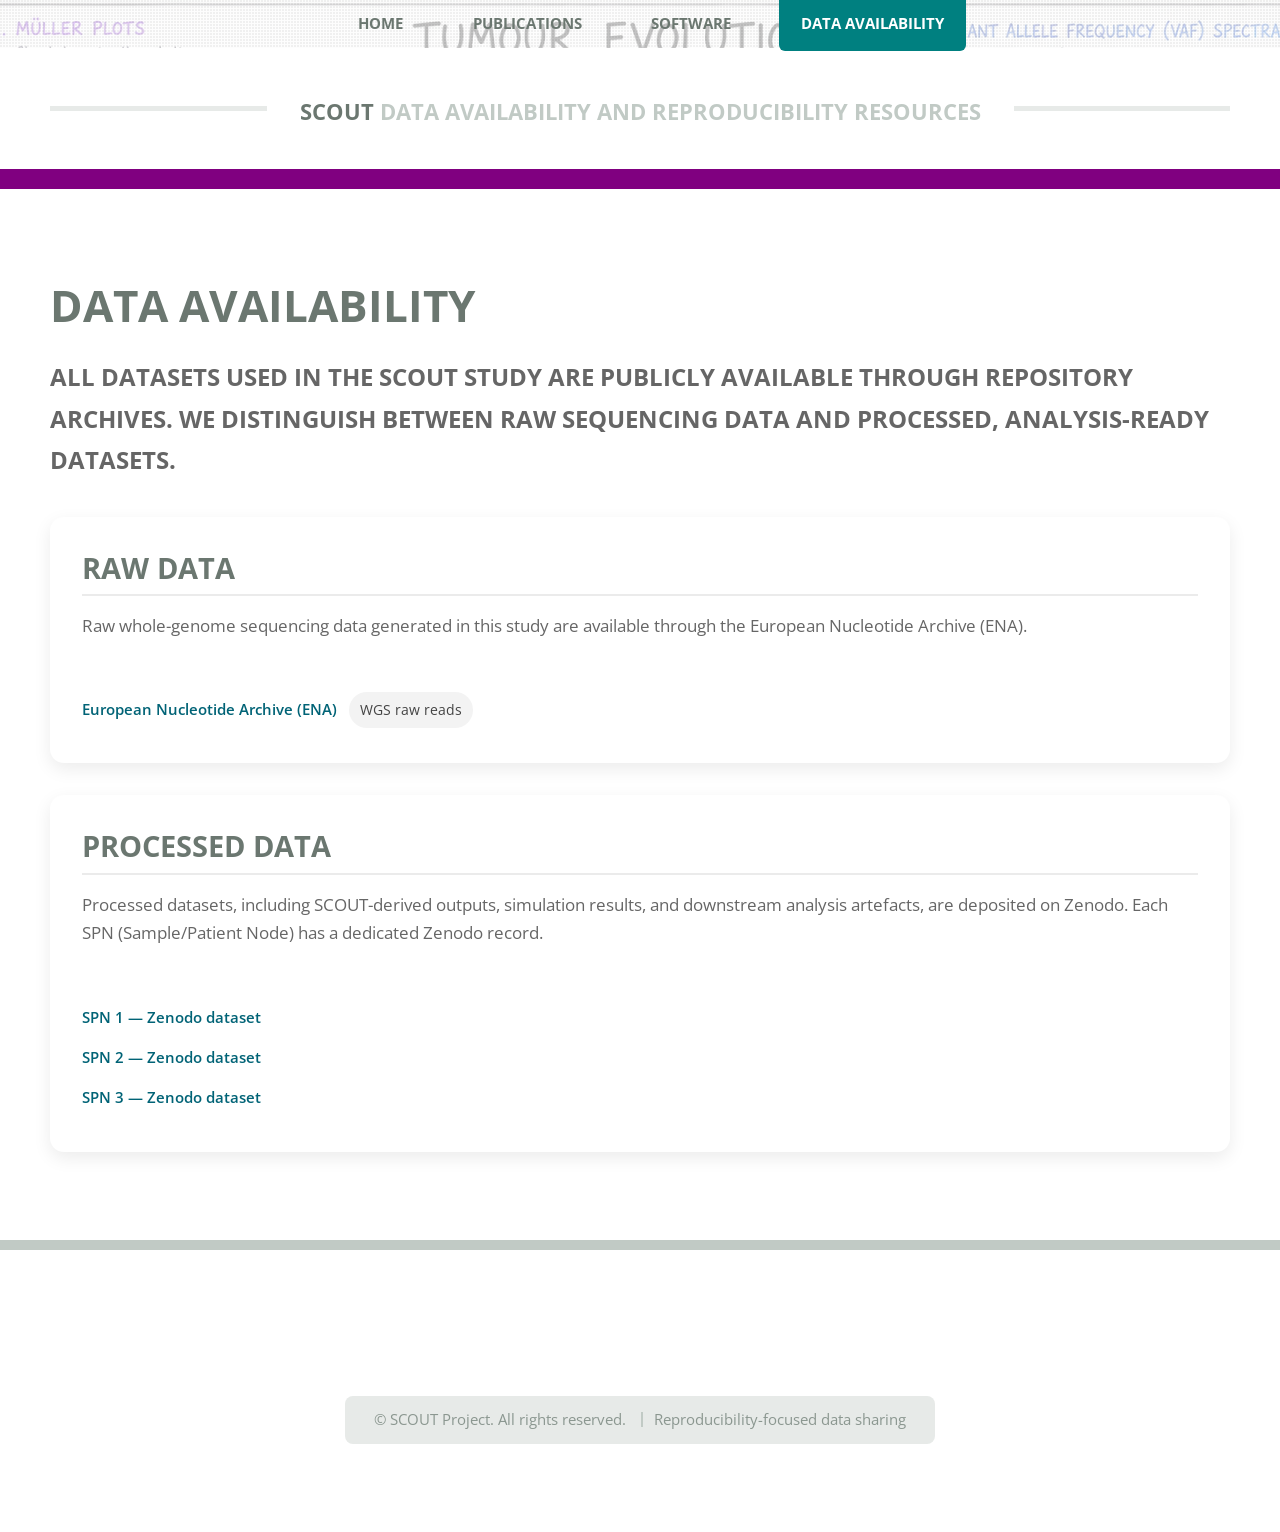
==== data-avail-fancy.html @ 6d4548c3 "big refactoring" ====
<!DOCTYPE HTML>
<html lang="en">
<head>
	<title>Data Availability | SCOUT</title>
	<meta charset="utf-8" />
	<meta name="viewport" content="width=device-width, initial-scale=1, user-scalable=no" />
	<link rel="stylesheet" href="assets/css/main.css" />

	<style>
		.content-card {
			background: #ffffff;
			border-radius: 14px;
			padding: 2rem;
			margin-bottom: 2rem;
			box-shadow: 0 6px 18px rgba(0,0,0,0.08);
		}

		.section-title {
			font-size: 1.8rem;
			margin-bottom: 1rem;
			border-bottom: 2px solid rgba(0,0,0,0.08);
			padding-bottom: 0.5rem;
		}

		.subtext {
			color: #666;
			line-height: 1.7;
			font-size: 1.05rem;
		}

		.link-list a {
			display: inline-block;
			margin: 0.4rem 0;
			font-weight: 600;
			text-decoration: none;
			border-bottom: 2px solid transparent;
			transition: 0.2s ease;
		}

		.link-list a:hover {
			border-color: currentColor;
		}

		.badge {
			display: inline-block;
			background: #f3f3f3;
			padding: 0.3rem 0.7rem;
			border-radius: 999px;
			font-size: 0.85rem;
			margin-left: 0.5rem;
			color: #444;
		}
	</style>
</head>

<body class="is-preload">

<div id="page-wrapper">

	<!-- Header -->
	<header id="header">
		<div class="logo container">
			<div>
				<h1><a href="index.html" id="logo">SCOUT</a></h1>
				<p>Data availability and reproducibility resources</p>
			</div>
		</div>
	</header>

	<!-- Nav -->
	<nav id="nav">
		<ul>
			<li><a href="index.html">Home</a></li>
			<li><a href="publications.html">Publications</a></li>
			<li><a href="softwares.html">Software</a></li>
			<li class="current"><a href="data-avail-fancy.html">Data Availability</a></li>
		</ul>
	</nav>

	<!-- Main -->
	<section id="main">
		<div class="container">

			<article class="box page-content">

				<header>
					<h2>Data Availability</h2>
					<p class="subtext">
						All datasets used in the SCOUT study are publicly available through
						repository archives. We distinguish between raw sequencing data and
						processed, analysis-ready datasets.
					</p>
				</header>

				<!-- Raw Data -->
				<section class="content-card">
					<h3 class="section-title">Raw Data</h3>

					<p class="subtext">
						Raw whole-genome sequencing data generated in this study are available
						through the European Nucleotide Archive (ENA).
					</p>

					<div class="link-list">
						<a href="https://www.ebi.ac.uk/ena" target="_blank" rel="noopener noreferrer">
							European Nucleotide Archive (ENA)
						</a>
						<span class="badge">WGS raw reads</span>
					</div>
				</section>

				<!-- Processed Data -->
				<section class="content-card">
					<h3 class="section-title">Processed Data</h3>

					<p class="subtext">
						Processed datasets, including SCOUT-derived outputs, simulation results,
						and downstream analysis artefacts, are deposited on Zenodo.
						Each SPN (Sample/Patient Node) has a dedicated Zenodo record.
					</p>

					<div class="link-list">

						<a href="https://zenodo.org/record/XXXXXX" target="_blank" rel="noopener noreferrer">
							SPN 1 — Zenodo dataset
						</a><br>

						<a href="https://zenodo.org/record/YYYYYY" target="_blank" rel="noopener noreferrer">
							SPN 2 — Zenodo dataset
						</a><br>

						<a href="https://zenodo.org/record/ZZZZZZ" target="_blank" rel="noopener noreferrer">
							SPN 3 — Zenodo dataset
						</a>

					</div>
				</section>

			</article>

		</div>
	</section>

	<!-- Footer -->
	<footer id="footer">
		<div class="container">
			<div id="copyright">
				<ul class="menu">
					<li>&copy; SCOUT Project. All rights reserved.</li>
					<li>Reproducibility-focused data sharing</li>
				</ul>
			</div>
		</div>
	</footer>

</div>

<!-- Scripts -->
<script src="assets/js/jquery.min.js"></script>
<script src="assets/js/jquery.dropotron.min.js"></script>
<script src="assets/js/jquery.scrolly.min.js"></script>
<script src="assets/js/browser.min.js"></script>
<script src="assets/js/breakpoints.min.js"></script>
<script src="assets/js/util.js"></script>
<script src="assets/js/main.js"></script>

</body>
</html>
---- assets/css/main.css ----
@import url("fontawesome-all.min.css");
@import url("https://fonts.googleapis.com/css?family=Open+Sans:400,400italic,700,700italic|Open+Sans+Condensed:700");

/*
	TXT by HTML5 UP
	html5up.net | @ajlkn
	Free for personal and commercial use under the CCA 3.0 license (html5up.net/license)
*/

html, body, div, span, applet, object,
iframe, h1, h2, h3, h4, h5, h6, p, blockquote,
pre, a, abbr, acronym, address, big, cite,
code, del, dfn, em, img, ins, kbd, q, s, samp,
small, strike, strong, sub, sup, tt, var, b,
u, i, center, dl, dt, dd, ol, ul, li, fieldset,
form, label, legend, table, caption, tbody,
tfoot, thead, tr, th, td, article, aside,
canvas, details, embed, figure, figcaption,
footer, header, hgroup, menu, nav, output, ruby,
section, summary, time, mark, audio, video {
	margin: 0;
	padding: 0;
	border: 0;
	font-size: 100%;
	font: inherit;
	vertical-align: baseline;}

article, aside, details, figcaption, figure,
footer, header, hgroup, menu, nav, section {
	display: block;}

body {
	line-height: 1;
}

ol, ul {
	list-style: none;
}

blockquote, q {
	quotes: none;
}

	blockquote:before, blockquote:after, q:before, q:after {
		content: '';
		content: none;
	}

table {
	border-collapse: collapse;
	border-spacing: 0;
}

body {
	-webkit-text-size-adjust: none;
}

mark {
	background-color: transparent;
	color: inherit;
}

input::-moz-focus-inner {
	border: 0;
	padding: 0;
}

input, select, textarea {
	-moz-appearance: none;
	-webkit-appearance: none;
	-ms-appearance: none;
	appearance: none;
}

/* Basic */

	html {
		box-sizing: border-box;
	}

	*, *:before, *:after {
		box-sizing: inherit;
	}
	body {
		margin: 0;
		min-height: 100vh;

		/* background image */
		background-image:
			linear-gradient(rgba(255,255,255,0.4), rgba(255,255,255,0.4)),
			url("images/background_image.png");

		background-size: cover;
		background-position: center;
		background-repeat: no-repeat;
		background-attachment: fixed;
	}

		body.is-preload *, body.is-preload *:before, body.is-preload *:after {
			-moz-animation: none !important;
			-webkit-animation: none !important;
			-ms-animation: none !important;
			animation: none !important;
			-moz-transition: none !important;
			-webkit-transition: none !important;
			-ms-transition: none !important;
			transition: none !important;
		}

	body, input, textarea, select {
		font-family: 'Open Sans', sans-serif;
		font-weight: 400;
		color: #6b7770;
		font-size: 13pt;
		line-height: 2em;
	}

	h1, h2, h3, h4, h5, h6 {
		font-family: 'Open Sans Condensed', sans-serif;
		font-weight: 700;
		text-transform: uppercase;
		color: #6b7770;
		margin: 0 0 0.5em 0;
		line-height: 1.3;
	}

	h1 a, h2 a, h3 a, h4 a, h5 a, h6 a {
		text-decoration: none;
		color: inherit;
	}

	h2 {
		font-size: 1.65em;
	}

		h2.major {
			position: relative;
			border-top: solid 5px #e7eae8;
			font-size: 1.65em;
			text-align: center;
			margin: 0 0 3em 0;
			top: 0.775em;
		}

			h2.major span {
				background: #fff;
				position: relative;
				display: inline-block;
				top: -0.775em;
				padding: 0 1.25em 0 1.25em;
			}

	h3, h4 {
		font-size: 1.25em;
	}

	a {
		color: #006376;
		text-decoration: underline;
	}

		a:hover {
			text-decoration: none;
		}

	b, strong {
		font-weight: 700;
		color: #6b7770;
	}

	i, em {
		font-style: italic;
	}

	br.clear {
		clear: both;
	}

	sub {
		position: relative;
		top: 0.5em;
		font-size: 0.8em;
	}

	sup {
		position: relative;
		top: -0.5em;
		font-size: 0.8em;
	}

	hr {
		border: 0;
		border-top: solid 2px #E7EAE8;
		margin: 0 0 3em 0;
	}

	blockquote {
		border-left: solid 5px #E7EAE8;
		padding: 1em 0 1em 1.5em;
		font-style: italic;
	}

	p, ul, ol, dl, table {
		margin-bottom: 3em;
	}

/* Section/Article */

	section, article {
		margin-bottom: 6em;
	}

		section > :last-child, section:last-child, article > :last-child, article:last-child {
			margin-bottom: 0;
		}

	header > p {
		display: block;
		font-family: 'Open Sans Condensed', sans-serif;
		font-weight: 700;
		text-transform: uppercase;
		color: #c1cac5;
	}

/* Container */

	.container {
		margin: 0 auto;
		max-width: 100%;
		width: 64em;
	}

		@media screen and (max-width: 1680px) {

			.container {
				width: 75em;
			}

		}

		@media screen and (max-width: 1280px) {

			.container {
				width: calc(100% - 100px);
			}

		}

		@media screen and (max-width: 980px) {

			.container {
				width: calc(100% - 100px);
			}

		}

		@media screen and (max-width: 736px) {

			.container {
				width: calc(100% - 40px);
			}

		}

		@media screen and (max-width: 360px) {

			.container {
				width: calc(100% - 30px);
			}

		}

/* Row */

	.row {
		display: flex;
		flex-wrap: wrap;
		box-sizing: border-box;
		align-items: stretch;
	}

		.row > * {
			box-sizing: border-box;
		}

		.row.gtr-uniform > * > :last-child {
			margin-bottom: 0;
		}

		.row.aln-left {
			justify-content: flex-start;
		}

		.row.aln-center {
			justify-content: center;
		}

		.row.aln-right {
			justify-content: flex-end;
		}

		.row.aln-top {
			align-items: flex-start;
		}

		.row.aln-middle {
			align-items: center;
		}

		.row.aln-bottom {
			align-items: flex-end;
		}

		.row > .imp {
			order: -1;
		}

		.row > .col-1 {
			width: 8.33333%;
		}

		.row > .off-1 {
			margin-left: 8.33333%;
		}

		.row > .col-2 {
			width: 16.66667%;
		}

		.row > .off-2 {
			margin-left: 16.66667%;
		}

		.row > .col-3 {
			width: 25%;
		}

		.row > .off-3 {
			margin-left: 25%;
		}

		.row > .col-4 {
			width: 33.33333%;
		}

		.row > .off-4 {
			margin-left: 33.33333%;
		}

		.row > .col-5 {
			width: 41.66667%;
		}

		.row > .off-5 {
			margin-left: 41.66667%;
		}

		.row > .col-6 {
			width: 50%;
		}

		.row > .off-6 {
			margin-left: 50%;
		}

		.row > .col-7 {
			width: 58.33333%;
		}

		.row > .off-7 {
			margin-left: 58.33333%;
		}

		.row > .col-8 {
			width: 66.66667%;
		}

		.row > .off-8 {
			margin-left: 66.66667%;
		}

		.row > .col-9 {
			width: 75%;
		}

		.row > .off-9 {
			margin-left: 75%;
		}

		.row > .col-10 {
			width: 83.33333%;
		}

		.row > .off-10 {
			margin-left: 83.33333%;
		}

		.row > .col-11 {
			width: 91.66667%;
		}

		.row > .off-11 {
			margin-left: 91.66667%;
		}

		.row > .col-12 {
			width: 100%;
		}

		.row > .off-12 {
			margin-left: 100%;
		}

		.row.gtr-0 {
			margin-top: 0px;
			margin-left: 0px;
		}

			.row.gtr-0 > * {
				padding: 0px 0 0 0px;
			}

			.row.gtr-0.gtr-uniform {
				margin-top: 0px;
			}

				.row.gtr-0.gtr-uniform > * {
					padding-top: 0px;
				}

		.row.gtr-25 {
			margin-top: -12.5px;
			margin-left: -12.5px;
		}

			.row.gtr-25 > * {
				padding: 12.5px 0 0 12.5px;
			}

			.row.gtr-25.gtr-uniform {
				margin-top: -12.5px;
			}

				.row.gtr-25.gtr-uniform > * {
					padding-top: 12.5px;
				}

		.row.gtr-50 {
			margin-top: -25px;
			margin-left: -25px;
		}

			.row.gtr-50 > * {
				padding: 25px 0 0 25px;
			}

			.row.gtr-50.gtr-uniform {
				margin-top: -25px;
			}

				.row.gtr-50.gtr-uniform > * {
					padding-top: 25px;
				}

		.row {
			margin-top: -50px;
			margin-left: -50px;
		}

			.row > * {
				padding: 50px 0 0 50px;
			}

			.row.gtr-uniform {
				margin-top: -50px;
			}

				.row.gtr-uniform > * {
					padding-top: 50px;
				}

		.row.gtr-150 {
			margin-top: -75px;
			margin-left: -75px;
		}

			.row.gtr-150 > * {
				padding: 75px 0 0 75px;
			}

			.row.gtr-150.gtr-uniform {
				margin-top: -75px;
			}

				.row.gtr-150.gtr-uniform > * {
					padding-top: 75px;
				}

		.row.gtr-200 {
			margin-top: -100px;
			margin-left: -100px;
		}

			.row.gtr-200 > * {
				padding: 100px 0 0 100px;
			}

			.row.gtr-200.gtr-uniform {
				margin-top: -100px;
			}

				.row.gtr-200.gtr-uniform > * {
					padding-top: 100px;
				}

		@media screen and (max-width: 1680px) {

			.row {
				display: flex;
				flex-wrap: wrap;
				box-sizing: border-box;
				align-items: stretch;
			}

				.row > * {
					box-sizing: border-box;
				}

				.row.gtr-uniform > * > :last-child {
					margin-bottom: 0;
				}

				.row.aln-left {
					justify-content: flex-start;
				}

				.row.aln-center {
					justify-content: center;
				}

				.row.aln-right {
					justify-content: flex-end;
				}

				.row.aln-top {
					align-items: flex-start;
				}

				.row.aln-middle {
					align-items: center;
				}

				.row.aln-bottom {
					align-items: flex-end;
				}

				.row > .imp-xlarge {
					order: -1;
				}

				.row > .col-1-xlarge {
					width: 8.33333%;
				}

				.row > .off-1-xlarge {
					margin-left: 8.33333%;
				}

				.row > .col-2-xlarge {
					width: 16.66667%;
				}

				.row > .off-2-xlarge {
					margin-left: 16.66667%;
				}

				.row > .col-3-xlarge {
					width: 25%;
				}

				.row > .off-3-xlarge {
					margin-left: 25%;
				}

				.row > .col-4-xlarge {
					width: 33.33333%;
				}

				.row > .off-4-xlarge {
					margin-left: 33.33333%;
				}

				.row > .col-5-xlarge {
					width: 41.66667%;
				}

				.row > .off-5-xlarge {
					margin-left: 41.66667%;
				}

				.row > .col-6-xlarge {
					width: 50%;
				}

				.row > .off-6-xlarge {
					margin-left: 50%;
				}

				.row > .col-7-xlarge {
					width: 58.33333%;
				}

				.row > .off-7-xlarge {
					margin-left: 58.33333%;
				}

				.row > .col-8-xlarge {
					width: 66.66667%;
				}

				.row > .off-8-xlarge {
					margin-left: 66.66667%;
				}

				.row > .col-9-xlarge {
					width: 75%;
				}

				.row > .off-9-xlarge {
					margin-left: 75%;
				}

				.row > .col-10-xlarge {
					width: 83.33333%;
				}

				.row > .off-10-xlarge {
					margin-left: 83.33333%;
				}

				.row > .col-11-xlarge {
					width: 91.66667%;
				}

				.row > .off-11-xlarge {
					margin-left: 91.66667%;
				}

				.row > .col-12-xlarge {
					width: 100%;
				}

				.row > .off-12-xlarge {
					margin-left: 100%;
				}

				.row.gtr-0 {
					margin-top: 0px;
					margin-left: 0px;
				}

					.row.gtr-0 > * {
						padding: 0px 0 0 0px;
					}

					.row.gtr-0.gtr-uniform {
						margin-top: 0px;
					}

						.row.gtr-0.gtr-uniform > * {
							padding-top: 0px;
						}

				.row.gtr-25 {
					margin-top: -12.5px;
					margin-left: -12.5px;
				}

					.row.gtr-25 > * {
						padding: 12.5px 0 0 12.5px;
					}

					.row.gtr-25.gtr-uniform {
						margin-top: -12.5px;
					}

						.row.gtr-25.gtr-uniform > * {
							padding-top: 12.5px;
						}

				.row.gtr-50 {
					margin-top: -25px;
					margin-left: -25px;
				}

					.row.gtr-50 > * {
						padding: 25px 0 0 25px;
					}

					.row.gtr-50.gtr-uniform {
						margin-top: -25px;
					}

						.row.gtr-50.gtr-uniform > * {
							padding-top: 25px;
						}

				.row {
					margin-top: -50px;
					margin-left: -50px;
				}

					.row > * {
						padding: 50px 0 0 50px;
					}

					.row.gtr-uniform {
						margin-top: -50px;
					}

						.row.gtr-uniform > * {
							padding-top: 50px;
						}

				.row.gtr-150 {
					margin-top: -75px;
					margin-left: -75px;
				}

					.row.gtr-150 > * {
						padding: 75px 0 0 75px;
					}

					.row.gtr-150.gtr-uniform {
						margin-top: -75px;
					}

						.row.gtr-150.gtr-uniform > * {
							padding-top: 75px;
						}

				.row.gtr-200 {
					margin-top: -100px;
					margin-left: -100px;
				}

					.row.gtr-200 > * {
						padding: 100px 0 0 100px;
					}

					.row.gtr-200.gtr-uniform {
						margin-top: -100px;
					}

						.row.gtr-200.gtr-uniform > * {
							padding-top: 100px;
						}

		}

		@media screen and (max-width: 1280px) {

			.row {
				display: flex;
				flex-wrap: wrap;
				box-sizing: border-box;
				align-items: stretch;
			}

				.row > * {
					box-sizing: border-box;
				}

				.row.gtr-uniform > * > :last-child {
					margin-bottom: 0;
				}

				.row.aln-left {
					justify-content: flex-start;
				}

				.row.aln-center {
					justify-content: center;
				}

				.row.aln-right {
					justify-content: flex-end;
				}

				.row.aln-top {
					align-items: flex-start;
				}

				.row.aln-middle {
					align-items: center;
				}

				.row.aln-bottom {
					align-items: flex-end;
				}

				.row > .imp-large {
					order: -1;
				}

				.row > .col-1-large {
					width: 8.33333%;
				}

				.row > .off-1-large {
					margin-left: 8.33333%;
				}

				.row > .col-2-large {
					width: 16.66667%;
				}

				.row > .off-2-large {
					margin-left: 16.66667%;
				}

				.row > .col-3-large {
					width: 25%;
				}

				.row > .off-3-large {
					margin-left: 25%;
				}

				.row > .col-4-large {
					width: 33.33333%;
				}

				.row > .off-4-large {
					margin-left: 33.33333%;
				}

				.row > .col-5-large {
					width: 41.66667%;
				}

				.row > .off-5-large {
					margin-left: 41.66667%;
				}

				.row > .col-6-large {
					width: 50%;
				}

				.row > .off-6-large {
					margin-left: 50%;
				}

				.row > .col-7-large {
					width: 58.33333%;
				}

				.row > .off-7-large {
					margin-left: 58.33333%;
				}

				.row > .col-8-large {
					width: 66.66667%;
				}

				.row > .off-8-large {
					margin-left: 66.66667%;
				}

				.row > .col-9-large {
					width: 75%;
				}

				.row > .off-9-large {
					margin-left: 75%;
				}

				.row > .col-10-large {
					width: 83.33333%;
				}

				.row > .off-10-large {
					margin-left: 83.33333%;
				}

				.row > .col-11-large {
					width: 91.66667%;
				}

				.row > .off-11-large {
					margin-left: 91.66667%;
				}

				.row > .col-12-large {
					width: 100%;
				}

				.row > .off-12-large {
					margin-left: 100%;
				}

				.row.gtr-0 {
					margin-top: 0px;
					margin-left: 0px;
				}

					.row.gtr-0 > * {
						padding: 0px 0 0 0px;
					}

					.row.gtr-0.gtr-uniform {
						margin-top: 0px;
					}

						.row.gtr-0.gtr-uniform > * {
							padding-top: 0px;
						}

				.row.gtr-25 {
					margin-top: -10px;
					margin-left: -10px;
				}

					.row.gtr-25 > * {
						padding: 10px 0 0 10px;
					}

					.row.gtr-25.gtr-uniform {
						margin-top: -10px;
					}

						.row.gtr-25.gtr-uniform > * {
							padding-top: 10px;
						}

				.row.gtr-50 {
					margin-top: -20px;
					margin-left: -20px;
				}

					.row.gtr-50 > * {
						padding: 20px 0 0 20px;
					}

					.row.gtr-50.gtr-uniform {
						margin-top: -20px;
					}

						.row.gtr-50.gtr-uniform > * {
							padding-top: 20px;
						}

				.row {
					margin-top: -40px;
					margin-left: -40px;
				}

					.row > * {
						padding: 40px 0 0 40px;
					}

					.row.gtr-uniform {
						margin-top: -40px;
					}

						.row.gtr-uniform > * {
							padding-top: 40px;
						}

				.row.gtr-150 {
					margin-top: -60px;
					margin-left: -60px;
				}

					.row.gtr-150 > * {
						padding: 60px 0 0 60px;
					}

					.row.gtr-150.gtr-uniform {
						margin-top: -60px;
					}

						.row.gtr-150.gtr-uniform > * {
							padding-top: 60px;
						}

				.row.gtr-200 {
					margin-top: -80px;
					margin-left: -80px;
				}

					.row.gtr-200 > * {
						padding: 80px 0 0 80px;
					}

					.row.gtr-200.gtr-uniform {
						margin-top: -80px;
					}

						.row.gtr-200.gtr-uniform > * {
							padding-top: 80px;
						}

		}

		@media screen and (max-width: 980px) {

			.row {
				display: flex;
				flex-wrap: wrap;
				box-sizing: border-box;
				align-items: stretch;
			}

				.row > * {
					box-sizing: border-box;
				}

				.row.gtr-uniform > * > :last-child {
					margin-bottom: 0;
				}

				.row.aln-left {
					justify-content: flex-start;
				}

				.row.aln-center {
					justify-content: center;
				}

				.row.aln-right {
					justify-content: flex-end;
				}

				.row.aln-top {
					align-items: flex-start;
				}

				.row.aln-middle {
					align-items: center;
				}

				.row.aln-bottom {
					align-items: flex-end;
				}

				.row > .imp-medium {
					order: -1;
				}

				.row > .col-1-medium {
					width: 8.33333%;
				}

				.row > .off-1-medium {
					margin-left: 8.33333%;
				}

				.row > .col-2-medium {
					width: 16.66667%;
				}

				.row > .off-2-medium {
					margin-left: 16.66667%;
				}

				.row > .col-3-medium {
					width: 25%;
				}

				.row > .off-3-medium {
					margin-left: 25%;
				}

				.row > .col-4-medium {
					width: 33.33333%;
				}

				.row > .off-4-medium {
					margin-left: 33.33333%;
				}

				.row > .col-5-medium {
					width: 41.66667%;
				}

				.row > .off-5-medium {
					margin-left: 41.66667%;
				}

				.row > .col-6-medium {
					width: 50%;
				}

				.row > .off-6-medium {
					margin-left: 50%;
				}

				.row > .col-7-medium {
					width: 58.33333%;
				}

				.row > .off-7-medium {
					margin-left: 58.33333%;
				}

				.row > .col-8-medium {
					width: 66.66667%;
				}

				.row > .off-8-medium {
					margin-left: 66.66667%;
				}

				.row > .col-9-medium {
					width: 75%;
				}

				.row > .off-9-medium {
					margin-left: 75%;
				}

				.row > .col-10-medium {
					width: 83.33333%;
				}

				.row > .off-10-medium {
					margin-left: 83.33333%;
				}

				.row > .col-11-medium {
					width: 91.66667%;
				}

				.row > .off-11-medium {
					margin-left: 91.66667%;
				}

				.row > .col-12-medium {
					width: 100%;
				}

				.row > .off-12-medium {
					margin-left: 100%;
				}

				.row.gtr-0 {
					margin-top: 0px;
					margin-left: 0px;
				}

					.row.gtr-0 > * {
						padding: 0px 0 0 0px;
					}

					.row.gtr-0.gtr-uniform {
						margin-top: 0px;
					}

						.row.gtr-0.gtr-uniform > * {
							padding-top: 0px;
						}

				.row.gtr-25 {
					margin-top: -12.5px;
					margin-left: -12.5px;
				}

					.row.gtr-25 > * {
						padding: 12.5px 0 0 12.5px;
					}

					.row.gtr-25.gtr-uniform {
						margin-top: -12.5px;
					}

						.row.gtr-25.gtr-uniform > * {
							padding-top: 12.5px;
						}

				.row.gtr-50 {
					margin-top: -25px;
					margin-left: -25px;
				}

					.row.gtr-50 > * {
						padding: 25px 0 0 25px;
					}

					.row.gtr-50.gtr-uniform {
						margin-top: -25px;
					}

						.row.gtr-50.gtr-uniform > * {
							padding-top: 25px;
						}

				.row {
					margin-top: -50px;
					margin-left: -50px;
				}

					.row > * {
						padding: 50px 0 0 50px;
					}

					.row.gtr-uniform {
						margin-top: -50px;
					}

						.row.gtr-uniform > * {
							padding-top: 50px;
						}

				.row.gtr-150 {
					margin-top: -75px;
					margin-left: -75px;
				}

					.row.gtr-150 > * {
						padding: 75px 0 0 75px;
					}

					.row.gtr-150.gtr-uniform {
						margin-top: -75px;
					}

						.row.gtr-150.gtr-uniform > * {
							padding-top: 75px;
						}

				.row.gtr-200 {
					margin-top: -100px;
					margin-left: -100px;
				}

					.row.gtr-200 > * {
						padding: 100px 0 0 100px;
					}

					.row.gtr-200.gtr-uniform {
						margin-top: -100px;
					}

						.row.gtr-200.gtr-uniform > * {
							padding-top: 100px;
						}

		}

		@media screen and (max-width: 736px) {

			.row {
				display: flex;
				flex-wrap: wrap;
				box-sizing: border-box;
				align-items: stretch;
			}

				.row > * {
					box-sizing: border-box;
				}

				.row.gtr-uniform > * > :last-child {
					margin-bottom: 0;
				}

				.row.aln-left {
					justify-content: flex-start;
				}

				.row.aln-center {
					justify-content: center;
				}

				.row.aln-right {
					justify-content: flex-end;
				}

				.row.aln-top {
					align-items: flex-start;
				}

				.row.aln-middle {
					align-items: center;
				}

				.row.aln-bottom {
					align-items: flex-end;
				}

				.row > .imp-small {
					order: -1;
				}

				.row > .col-1-small {
					width: 8.33333%;
				}

				.row > .off-1-small {
					margin-left: 8.33333%;
				}

				.row > .col-2-small {
					width: 16.66667%;
				}

				.row > .off-2-small {
					margin-left: 16.66667%;
				}

				.row > .col-3-small {
					width: 25%;
				}

				.row > .off-3-small {
					margin-left: 25%;
				}

				.row > .col-4-small {
					width: 33.33333%;
				}

				.row > .off-4-small {
					margin-left: 33.33333%;
				}

				.row > .col-5-small {
					width: 41.66667%;
				}

				.row > .off-5-small {
					margin-left: 41.66667%;
				}

				.row > .col-6-small {
					width: 50%;
				}

				.row > .off-6-small {
					margin-left: 50%;
				}

				.row > .col-7-small {
					width: 58.33333%;
				}

				.row > .off-7-small {
					margin-left: 58.33333%;
				}

				.row > .col-8-small {
					width: 66.66667%;
				}

				.row > .off-8-small {
					margin-left: 66.66667%;
				}

				.row > .col-9-small {
					width: 75%;
				}

				.row > .off-9-small {
					margin-left: 75%;
				}

				.row > .col-10-small {
					width: 83.33333%;
				}

				.row > .off-10-small {
					margin-left: 83.33333%;
				}

				.row > .col-11-small {
					width: 91.66667%;
				}

				.row > .off-11-small {
					margin-left: 91.66667%;
				}

				.row > .col-12-small {
					width: 100%;
				}

				.row > .off-12-small {
					margin-left: 100%;
				}

				.row.gtr-0 {
					margin-top: 0px;
					margin-left: 0px;
				}

					.row.gtr-0 > * {
						padding: 0px 0 0 0px;
					}

					.row.gtr-0.gtr-uniform {
						margin-top: 0px;
					}

						.row.gtr-0.gtr-uniform > * {
							padding-top: 0px;
						}

				.row.gtr-25 {
					margin-top: -5px;
					margin-left: -5px;
				}

					.row.gtr-25 > * {
						padding: 5px 0 0 5px;
					}

					.row.gtr-25.gtr-uniform {
						margin-top: -5px;
					}

						.row.gtr-25.gtr-uniform > * {
							padding-top: 5px;
						}

				.row.gtr-50 {
					margin-top: -10px;
					margin-left: -10px;
				}

					.row.gtr-50 > * {
						padding: 10px 0 0 10px;
					}

					.row.gtr-50.gtr-uniform {
						margin-top: -10px;
					}

						.row.gtr-50.gtr-uniform > * {
							padding-top: 10px;
						}

				.row {
					margin-top: -20px;
					margin-left: -20px;
				}

					.row > * {
						padding: 20px 0 0 20px;
					}

					.row.gtr-uniform {
						margin-top: -20px;
					}

						.row.gtr-uniform > * {
							padding-top: 20px;
						}

				.row.gtr-150 {
					margin-top: -30px;
					margin-left: -30px;
				}

					.row.gtr-150 > * {
						padding: 30px 0 0 30px;
					}

					.row.gtr-150.gtr-uniform {
						margin-top: -30px;
					}

						.row.gtr-150.gtr-uniform > * {
							padding-top: 30px;
						}

				.row.gtr-200 {
					margin-top: -40px;
					margin-left: -40px;
				}

					.row.gtr-200 > * {
						padding: 40px 0 0 40px;
					}

					.row.gtr-200.gtr-uniform {
						margin-top: -40px;
					}

						.row.gtr-200.gtr-uniform > * {
							padding-top: 40px;
						}

		}

		@media screen and (max-width: 360px) {

			.row {
				display: flex;
				flex-wrap: wrap;
				box-sizing: border-box;
				align-items: stretch;
			}

				.row > * {
					box-sizing: border-box;
				}

				.row.gtr-uniform > * > :last-child {
					margin-bottom: 0;
				}

				.row.aln-left {
					justify-content: flex-start;
				}

				.row.aln-center {
					justify-content: center;
				}

				.row.aln-right {
					justify-content: flex-end;
				}

				.row.aln-top {
					align-items: flex-start;
				}

				.row.aln-middle {
					align-items: center;
				}

				.row.aln-bottom {
					align-items: flex-end;
				}

				.row > .imp-xsmall {
					order: -1;
				}

				.row > .col-1-xsmall {
					width: 8.33333%;
				}

				.row > .off-1-xsmall {
					margin-left: 8.33333%;
				}

				.row > .col-2-xsmall {
					width: 16.66667%;
				}

				.row > .off-2-xsmall {
					margin-left: 16.66667%;
				}

				.row > .col-3-xsmall {
					width: 25%;
				}

				.row > .off-3-xsmall {
					margin-left: 25%;
				}

				.row > .col-4-xsmall {
					width: 33.33333%;
				}

				.row > .off-4-xsmall {
					margin-left: 33.33333%;
				}

				.row > .col-5-xsmall {
					width: 41.66667%;
				}

				.row > .off-5-xsmall {
					margin-left: 41.66667%;
				}

				.row > .col-6-xsmall {
					width: 50%;
				}

				.row > .off-6-xsmall {
					margin-left: 50%;
				}

				.row > .col-7-xsmall {
					width: 58.33333%;
				}

				.row > .off-7-xsmall {
					margin-left: 58.33333%;
				}

				.row > .col-8-xsmall {
					width: 66.66667%;
				}

				.row > .off-8-xsmall {
					margin-left: 66.66667%;
				}

				.row > .col-9-xsmall {
					width: 75%;
				}

				.row > .off-9-xsmall {
					margin-left: 75%;
				}

				.row > .col-10-xsmall {
					width: 83.33333%;
				}

				.row > .off-10-xsmall {
					margin-left: 83.33333%;
				}

				.row > .col-11-xsmall {
					width: 91.66667%;
				}

				.row > .off-11-xsmall {
					margin-left: 91.66667%;
				}

				.row > .col-12-xsmall {
					width: 100%;
				}

				.row > .off-12-xsmall {
					margin-left: 100%;
				}

				.row.gtr-0 {
					margin-top: 0px;
					margin-left: 0px;
				}

					.row.gtr-0 > * {
						padding: 0px 0 0 0px;
					}

					.row.gtr-0.gtr-uniform {
						margin-top: 0px;
					}

						.row.gtr-0.gtr-uniform > * {
							padding-top: 0px;
						}

				.row.gtr-25 {
					margin-top: -3.75px;
					margin-left: -3.75px;
				}

					.row.gtr-25 > * {
						padding: 3.75px 0 0 3.75px;
					}

					.row.gtr-25.gtr-uniform {
						margin-top: -3.75px;
					}

						.row.gtr-25.gtr-uniform > * {
							padding-top: 3.75px;
						}

				.row.gtr-50 {
					margin-top: -7.5px;
					margin-left: -7.5px;
				}

					.row.gtr-50 > * {
						padding: 7.5px 0 0 7.5px;
					}

					.row.gtr-50.gtr-uniform {
						margin-top: -7.5px;
					}

						.row.gtr-50.gtr-uniform > * {
							padding-top: 7.5px;
						}

				.row {
					margin-top: -15px;
					margin-left: -15px;
				}

					.row > * {
						padding: 15px 0 0 15px;
					}

					.row.gtr-uniform {
						margin-top: -15px;
					}

						.row.gtr-uniform > * {
							padding-top: 15px;
						}

				.row.gtr-150 {
					margin-top: -22.5px;
					margin-left: -22.5px;
				}

					.row.gtr-150 > * {
						padding: 22.5px 0 0 22.5px;
					}

					.row.gtr-150.gtr-uniform {
						margin-top: -22.5px;
					}

						.row.gtr-150.gtr-uniform > * {
							padding-top: 22.5px;
						}

				.row.gtr-200 {
					margin-top: -30px;
					margin-left: -30px;
				}

					.row.gtr-200 > * {
						padding: 30px 0 0 30px;
					}

					.row.gtr-200.gtr-uniform {
						margin-top: -30px;
					}

						.row.gtr-200.gtr-uniform > * {
							padding-top: 30px;
						}

		}

/* Image */

	.image {
		position: relative;
		display: inline-block;
		border-radius: 8px;
	}

		.image img {
			display: block;
			width: 100%;
			border-radius: 8px;
		}

		.image:before {
			content: '';
			position: absolute;
			left: 0;
			top: 0;
			width: 100%;
			height: 100%;
			background: url("images/overlay.png");
			border-radius: 8px;
		}

		.image.fit {
			display: block;
			width: 100%;
		}

		.image.featured {
			display: block;
			width: 100%;
			margin: 0 0 2em 0;
		}

		.image.left {
			float: left;
			margin: 0 2em 2em 0;
		}

		.image.centered {
			display: block;
			margin: 0 0 2em 0;
		}

			.image.centered img {
				margin: 0 auto;
				width: auto;
			}

/* Button */

	input[type="button"],
	input[type="submit"],
	input[type="reset"],
	button,
	.button {
		-webkit-appearance: none;
		display: inline-block;
		font-family: 'Open Sans Condensed', sans-serif;
		font-weight: 700;
		text-transform: uppercase;
		text-decoration: none;
		background: #b1ddab;
		color: #fff;
		border: 0;
		line-height: 1em;
		border-radius: 8px;
		outline: 0;
		cursor: pointer;
		-moz-transition: background-color .2s ease-in-out;
		-webkit-transition: background-color .2s ease-in-out;
		-o-transition: background-color .2s ease-in-out;
		-ms-transition: background-color .2s ease-in-out;
		transition: background-color .2s ease-in-out;
		font-size: 1.25em;
		padding: 0.85em 1.85em;
		text-align: center;
	}

		input[type="button"]:hover,
		input[type="submit"]:hover,
		input[type="reset"]:hover,
		button:hover,
		.button:hover {
			background: #c1edbb;
		}

		input[type="button"]:active,
		input[type="submit"]:active,
		input[type="reset"]:active,
		button:active,
		.button:active {
			background: #a1cd9b;
		}

		input[type="button"].alt,
		input[type="submit"].alt,
		input[type="reset"].alt,
		button.alt,
		.button.alt {
			background: #c1cac5;
		}

			input[type="button"].alt:hover,
			input[type="submit"].alt:hover,
			input[type="reset"].alt:hover,
			button.alt:hover,
			.button.alt:hover {
				background: #ccd5d0;
			}

			input[type="button"].alt:active,
			input[type="submit"].alt:active,
			input[type="reset"].alt:active,
			button.alt:active,
			.button.alt:active {
				background: #b1bab5;
			}

		input[type="button"].large,
		input[type="submit"].large,
		input[type="reset"].large,
		button.large,
		.button.large {
			font-size: 1.65em;
		}

/* List */

	ul {
		list-style: disc;
		padding-left: 1em;
	}

		ul li {
			padding-left: 0.5em;
		}

	ol {
		list-style: decimal;
		padding-left: 1.25em;
	}

		ol li {
			padding-left: 0.25em;
		}

/* Divided */

	ul.divided {
		list-style: none;
		padding-left: 0;
	}

		ul.divided > li {
			border-top: solid 2px #e7eae8;
			padding-top: 2.35em;
			margin-top: 2.35em;
			padding-left: 0;
		}

			ul.divided > li:first-child {
				border-top: 0;
				padding-top: 0;
				margin-top: 0;
			}

/* Actions */

	ul.actions {
		list-style: none;
		padding-left: 0;
		text-align: center;
		margin: 2em 0 0 0;
	}

		ul.actions li {
			display: inline-block;
			margin: 0 0 0 1em;
			padding-left: 0;
		}

			ul.actions li:first-child {
				margin-left: 0;
			}

/* Contact */

	ul.contact {
		list-style: none;
		padding-left: 0;
		cursor: default;
	}

		ul.contact li {
			-moz-transition: top .15s ease-in-out;
			-webkit-transition: top .15s ease-in-out;
			-ms-transition: top .15s ease-in-out;
			transition: top .15s ease-in-out;
			position: relative;
			display: inline-block;
			margin: 0 0.25em 0 0.25em;
			top: 0;
			padding-left: 0;
		}

			ul.contact li a {
				-moz-transition: background-color .2s ease-in-out;
				-webkit-transition: background-color .2s ease-in-out;
				-ms-transition: background-color .2s ease-in-out;
				transition: background-color .2s ease-in-out;
				display: block;
				position: relative;
				width: 48px;
				height: 48px;
				border-radius: 6px;
				outline: 0;
				background: #c1cac5;
				text-align: center;
			}

				ul.contact li a:before {
					color: #f2f5f3;
					font-size: 32px;
					line-height: 48px;
				}

			ul.contact li:hover {
				top: -5px;
			}

				ul.contact li:hover a.fa-facebook {
					background-color: #3C5A98;
				}

				ul.contact li:hover a.fa-twitter {
					background-color: #2DAAE4;
				}

				ul.contact li:hover a.fa-dribbble {
					background-color: #C4376B;
				}

				ul.contact li:hover a.fa-linkedin {
					background-color: #006599;
				}

				ul.contact li:hover a.fa-instagram {
					background-color: #2E5E86;
				}

				ul.contact li:hover a.fa-google-plus {
					background-color: #DA2713;
				}

			ul.contact li:active {
				top: 0;
			}

/* Special */

	ul.special {
		list-style: none;
		padding-left: 0;
		cursor: default;
		position: relative;
		margin: -2em 0 4em -2em;
	}

		ul.special li {
			-moz-transition: top .15s ease-in-out;
			-webkit-transition: top .15s ease-in-out;
			-ms-transition: top .15s ease-in-out;
			transition: top .15s ease-in-out;
			position: relative;
			display: inline-block;
			top: 0;
			padding: 2em 0 0 2em;
		}

			ul.special li a {
				display: block;
				outline: 0;
			}

				ul.special li a:before {
					-moz-transition: background-color .2s ease-in-out;
					-webkit-transition: background-color .2s ease-in-out;
					-ms-transition: background-color .2s ease-in-out;
					transition: background-color .2s ease-in-out;
					display: block;
					text-align: center;
					background: #c1cac5;
					border-radius: 100%;
					width: 2.25em;
					height: 2.25em;
					line-height: 2.175em;
					font-size: 5em;
					color: #fff;
				}

			ul.special li:hover {
				top: -1em;
			}

				ul.special li:hover a:before {
					background: #b9d2ce;
				}

/* Meta */

	ul.meta {
		font-size: 0.85em;
		color: #a1aaa5;
		list-style: none;
		padding-left: 0;
	}

		ul.meta li {
			position: relative;
			display: inline-block;
			margin-left: 1em;
			padding-left: 0;
		}

			ul.meta li a {
				color: inherit;
				outline: 0;
			}

			ul.meta li:first-child {
				margin-left: 0;
			}

			ul.meta li:before {
				opacity: 0.5;
				cursor: default;
				margin-right: 0.5em;
			}

/* Menu */

	ul.menu {
		list-style: none;
		padding-left: 0;
	}

		ul.menu li {
			border-left: solid 1px #E7EAE8;
			display: inline-block;
			padding: 0 0 0 0.75em;
			margin: 0 0 0 0.75em;
		}

			ul.menu li:first-child {
				border-left: 0;
				margin-left: 0;
				padding-left: 0;
			}

/* Forms */

	form label {
		display: block;
		margin: 0 0 1em 0;
		font-family: 'Open Sans Condensed', sans-serif;
		font-weight: 700;
		text-transform: uppercase;
		color: #6b7770;
	}

	form input[type="text"],
	form input[type="email"],
	form input[type="password"],
	form select,
	form textarea {
		-webkit-appearance: none;
		display: block;
		width: 100%;
		border-radius: 8px;
		border: solid 2px #E7EAE8;
	}

		form input[type="text"]:focus,
		form input[type="email"]:focus,
		form input[type="password"]:focus,
		form select:focus,
		form textarea:focus {
			border-color: #ff6600ff;
		}

	form input[type="text"],
	form input[type="email"],
	form input[type="password"],
	form select {
		line-height: 3em;
		padding: 0 1em;
	}

	form textarea {
		min-height: 9em;
		padding: 1em;
	}

	form ::-webkit-input-placeholder {
		color: #555 !important;
	}

	form :-moz-placeholder {
		color: #555 !important;
	}

	form ::-moz-placeholder {
		color: #555 !important;
	}

	form :-ms-input-placeholder {
		color: #555 !important;
	}

	form ::-moz-focus-inner {
		border: 0;
	}

/* Tables */

	table {
		width: 100%;
	}

		table.default {
			width: 100%;
		}

			table.default tr {
				border-top: solid 2px #E7EAE8;
			}

				table.default tr:first-child {
					border-top: 0;
				}

			table.default td {
				padding: 0.5em 1em 0.5em 1em;
			}

			table.default th {
				text-align: left;
				padding: 0.5em 1em 0.5em 1em;
				margin: 0 0 1em 0;
				font-family: 'Open Sans Condensed', sans-serif;
				font-weight: 700;
				text-transform: uppercase;
				color: #6b7770;
			}

			table.default thead {
				background: #E7EAE8;
				color: #fff;
			}

/* Box */

	.box.highlight {
		text-align: center;
	}

		.box.highlight h2 {
			font-size: 3em;
			margin: 0 0 0.25em 0;
		}

		.box.highlight header > p {
			font-size: 1.65em;
			margin: 0 0 1.5em 0;
		}

	.box.feature {
		text-align: center;
	}

	.box.post header {
		margin: 0 0 2.5em 0;
	}

	.box.post h3 {
		font-size: 3em;
		margin: 0 0 0.25em 0;
	}

	.box.post header > p {
		font-size: 1.65em;
		margin: 0 0 0.5em 0;
	}

	.box.post ul.meta {
		margin: 0 0 0.5em 0;
	}

	.box.post-summary h3 {
		line-height: 1em;
		margin: 0 0 0.75em 0;
	}

	.box.post-summary .meta {
		margin: 0;
		line-height: 1em;
	}

	.box.page-content header {
		margin: 0 0 2.5em 0;
	}

	.box.page-content h2 {
		font-size: 3em;
		margin: 0 0 0.5em 0;
	}

	.box.page-content header > p {
		font-size: 1.65em;
		margin: 0 0 0.5em 0;
	}

	.box.page-content ul.meta {
		margin: 0 0 0.5em 0;
	}

/* Icons */

	.icon {
		text-decoration: none;
		position: relative;
		text-decoration: none;
	}

		.icon:before {
			-moz-osx-font-smoothing: grayscale;
			-webkit-font-smoothing: antialiased;
			display: inline-block;
			font-style: normal;
			font-variant: normal;
			text-rendering: auto;
			line-height: 1;
			text-transform: none !important;
			font-family: 'Font Awesome 5 Free';
			font-weight: 400;
		}

		.icon:before {
			line-height: inherit;
		}

		.icon > .label {
			display: none;
		}

		.icon.solid:before {
			font-weight: 900;
		}

		.icon.brands:before {
			font-family: 'Font Awesome 5 Brands';
		}

/* Page Wrapper */

	#page-wrapper > section {
		margin-bottom: 0;
	}

/* Header */

	#header {
		text-align: center;
		font-size: 2em;
		font-family: 'Open Sans Condensed', sans-serif;
		font-weight: 700;
		text-transform: uppercase;
		padding: 2em 0;
		background: #fff;
		margin: 0 auto;
	}

		#header .logo {
			position: relative;
			text-align: center;
			border-top: solid 5px #e7eae8;
			top: 0.65em;
		}

			#header .logo div {
				background: #fff;
				position: relative;
				display: inline-block;
				padding: 0 1.5em 0 1.5em;
				top: -0.65em;
			}

			#header .logo h1 {
				display: inline;
			}

			#header .logo p {
				display: inline;
				color: #C1CAC5;
			}

/* Nav */

	body {
		padding-top: 3.25em;
	}

	#nav {
		position: fixed;
		top: 0;
		left: 0;
		z-index: 1000;
		background-color: rgba(255, 255, 255, 0.6);
		background-image: url("images/overlay.png");
		width: 100%;
		height: 3.25em;
		line-height: 3.25em;
		text-align: center;
		font-family: 'Open Sans Condensed', sans-serif;
		font-weight: 700;
		text-transform: uppercase;
		cursor: default;
	}

		#nav ul {
			position: relative;
			z-index: 1001;
		}

		#nav li {
			display: inline-block;
			margin: 0 0.5em 0 0.5em;
			top: 0;
			position: relative;
			-moz-transition: top .15s ease-in-out;
			-webkit-transition: top .15s ease-in-out;
			-o-transition: top .15s ease-in-out;
			-ms-transition: top .15s ease-in-out;
			transition: top .15s ease-in-out;
		}

			#nav li > ul {
				display: none;
			}

			#nav li a, #nav li span {
				-moz-transition: background-color .075s ease-in-out, color .075s ease-in-out;
				-webkit-transition: background-color .075s ease-in-out, color .075s ease-in-out;
				-ms-transition: background-color .075s ease-in-out, color .075s ease-in-out;
				transition: background-color .075s ease-in-out, color .075s ease-in-out;
				position: relative;
				display: block;
				text-decoration: none;
				color: #6b7770;
				top: -6px;
				padding: 6px 1.5em 0.25em 1.5em;
				border-bottom-left-radius: 6px;
				border-bottom-right-radius: 6px;
				outline: 0;
			}

			#nav li:hover, #nav li.active {
				top: 3px;
			}

			#nav li:hover a, #nav li:hover span {
				background: #C1CAC5;
				color: #fff;
			}

			#nav li.active a, #nav li.active span {
				background: #C1CAC5;
				color: #fff;
			}

			#nav li.current a {
				background: #008080ff;
				color: #fff;
			}

	.dropotron {
		list-style: none;
		background: #6B7770;
		color: #fff;
		border-radius: 6px;
		line-height: 2.75em;
		text-align: center;
		font-family: 'Open Sans Condensed', sans-serif;
		font-weight: 700;
		text-transform: uppercase;
		padding: 1em 0;
		text-align: left;
		min-width: 14em;
		margin-top: -1em;
		box-shadow: 0 1em 2em 0 rgba(0, 0, 0, 0.1);
	}

		.dropotron li {
			padding-left: 0;
		}

			.dropotron li > a, .dropotron li > span {
				display: block;
				color: #D7DAD8;
				text-decoration: none;
				padding: 0 1.25em;
			}

			.dropotron li:hover > a, .dropotron li:hover > span {
				color: #fff;
				background: #7B8780;
			}

			.dropotron li.active > a, .dropotron li.active > span {
				color: #fff;
				background: #7B8780;
			}

			.dropotron li:first-child {
				border-top: 0;
			}

		.dropotron.level-0 {
			margin-top: 1em;
			font-size: 0.9em;
		}

			.dropotron.level-0:before {
				content: '';
				position: absolute;
				left: 50%;
				margin-left: -1em;
				top: -0.65em;
				border-bottom: solid 1em #6B7770;
				border-left: solid 1em transparent;
				border-right: solid 1em transparent;
			}

/* Banner */



	#banner {
		position: relative;
		background-image: url("images/highlight.png"), url("images/highlight.pngg"), url("images/highlight.png");
		background-position: top left, top left, center center;
		background-repeat: repeat, repeat, no-repeat;
		background-size: auto, auto, cover;
		z-index: 1;
		padding: 11em 0;
	}
		/* Banner in the middle */
		#banner .content {
			position: relative;
			background-color: rgba(235, 112, 30, 0.85);
			background-image: url("images/highlight.png"), url("images/highlight.png"), url("images/highlight.png");
			background-position: top left, center center;
			background-size: auto, 100% auto;
			background-repeat: repeat, repeat, no-repeat;
			text-align: center;
			margin: 0;
			padding: 4em 0 3.5em 0;
		}

			#banner .content h2 {
				color: #ffffff;
				font-size: 2.75em;
				margin: 0 0 0.5em 0;
			}

			#banner .content p {
				display: block;
				font-family: 'Open Sans Condensed', sans-serif;
				font-weight: 700;
				text-transform: uppercase;
				color: #575d59;
				font-size: 1.35em;
				margin: 0 0 1.25em 0;
			}

			#banner .content .button {
				-moz-transition: border-color .2s ease-in-out, color .2s ease-in-out;
				-webkit-transition: border-color .2s ease-in-out, color .2s ease-in-out;
				-ms-transition: border-color .2s ease-in-out, color .2s ease-in-out;
				transition: border-color .2s ease-in-out, color .2s ease-in-out;
				color: #b4b7b5;
				background: transparent !important;
				border: solid 4px #575d59;
				border-color: rgba(87, 93, 89, 0.35);
				font-size: 1.5em;
			}

				#banner .content .button:hover {
					color: #e4e7e5;
					border-color: rgba(87, 93, 89, 0.75);
				}
				/* botton for the explore workflow	 */
				#banner .content .button:active {
					color: #fbf9f9;
					border-color: #616763;
				}

/* Main */

	#main {
		background: #fff;
		border-top: solid 5px #800080ff;
		border-bottom: solid 5px #c1cac5;
		border-top-width: 35px;
		border-bottom-width: 10px;
		padding: 6em 0 6em 0;
	}

/* Sidebar + Content */

	.sidebar h2.major {
		text-align: left;
		margin: 0 0 1.5em 0;
	}

		.sidebar h2.major span {
			padding-left: 0;
		}

/* Footer */

	#footer {
		text-align: center;
		padding: 8em 0 8em 0;
	}

		#footer a {
			color: inherit;
		}

		#footer h2.major {
			margin: 0 0 1.5em 0;
		}

			#footer h2.major span {
				background: #f2f5f3;
			}

/* Copyright */

	#copyright {
		display: inline-block;
		background: #e7eae8;
		padding: 0.75em 2em 0.75em 2em;
		border-radius: 8px;
		color: #8b9790;
		margin: 4em 0 0 0;
	}

		#copyright a {
			color: inherit;
		}

		#copyright .menu {
			margin: 0;
		}

			#copyright .menu li {
				border-color: #C1CAC5;
				border-width: 2px;
				line-height: 1em;
			}

/* XLarge */

	@media screen and (max-width: 1680px) {

		/* Basic */

			body, input, textarea, select {
				font-size: 12pt;
				line-height: 1.75em;
			}

	}

/* Large */

	@media screen and (max-width: 1280px) {

		/* Basic */

			body, input, textarea, select {
				font-size: 11pt;
			}

		/* Special */

			ul.special li a:before {
				font-size: 60px;
			}

		/* Box */

			.box.highlight h2 {
				font-size: 2.5em;
			}

			.box.highlight header > p {
				font-size: 1.25em;
			}

			.box.post h3 {
				font-size: 2.5em;
			}

			.box.post header > p {
				font-size: 1.25em;
			}

		/* Header */

			#header {
				font-size: 1.5em;
			}

		/* Banner */

			#banner {
				padding: 6em 0;
			}

				#banner .content {
					padding: 4em 0 3em 0;
				}

					#banner .content h2 {
						margin: 0 0 0.65em 0;
					}

					#banner .content p {
						margin: 0 0 1em 0;
					}

		/* Main */

			#main {
				border-top-width: 20px;
				border-bottom-width: 10px;
			}

		/* Footer */

			#footer {
				padding: 6em 0 6em 0;
			}

	}

/* Medium */

	#navPanel, #titleBar {
		display: none;
	}

	@media screen and (max-width: 980px) {

		/* Basic */

			html, body {
				overflow-x: hidden;
			}

		/* Box */

			.box br {
				display: none;
			}

		/* Header */

			#header {
				display: none;
			}

		/* Banner */

			#banner {
				padding: calc(14em + 44px) 0 14em 0;
			}

		/* Nav */

			#nav {
				display: none;
			}

		/* Main */

			#main {
				border-top-width: 0;
			}

		/* Sidebar */

			.sidebar {
				border-top: solid 2px #e7eae8;
				padding-top: 50px;
			}

		/* Nav */

			body {
				padding-top: 44px;
			}

				body.homepage {
					padding-top: 0;
				}

			#page-wrapper {
				-moz-backface-visibility: hidden;
				-webkit-backface-visibility: hidden;
				-ms-backface-visibility: hidden;
				backface-visibility: hidden;
				-moz-transition: -moz-transform 0.5s ease;
				-webkit-transition: -webkit-transform 0.5s ease;
				-ms-transition: -ms-transform 0.5s ease;
				transition: transform 0.5s ease;
				padding-bottom: 1px;
			}

			#titleBar {
				-moz-backface-visibility: hidden;
				-webkit-backface-visibility: hidden;
				-ms-backface-visibility: hidden;
				backface-visibility: hidden;
				-moz-transition: -moz-transform 0.5s ease;
				-webkit-transition: -webkit-transform 0.5s ease;
				-ms-transition: -ms-transform 0.5s ease;
				transition: transform 0.5s ease;
				display: block;
				height: 44px;
				left: 0;
				position: fixed;
				top: 0;
				width: 100%;
				z-index: 10001;
				background-color: rgba(194, 150, 37, 0.8);
				background-image: url("images/overlay.png");
			}

				#titleBar .title {
					display: block;
					position: relative;
					font-family: 'Open Sans Condensed', sans-serif;
					font-weight: 700;
					text-transform: uppercase;
					font-size: 1.25em;
					line-height: 44px;
					color: #fff;
					z-index: 1000;
					text-align: center;
				}

				#titleBar .toggle {
					text-decoration: none;
					position: absolute;
					left: 0;
					top: 0;
					width: 80px;
					height: 60px;
					z-index: 1001;
				}

					#titleBar .toggle:before {
						-moz-osx-font-smoothing: grayscale;
						-webkit-font-smoothing: antialiased;
						display: inline-block;
						font-style: normal;
						font-variant: normal;
						text-rendering: auto;
						line-height: 1;
						text-transform: none !important;
						font-family: 'Font Awesome 5 Free';
						font-weight: 900;
					}

					#titleBar .toggle:before {
						display: inline-block;
						text-decoration: none;
						position: absolute;
						left: 0;
						top: 0;
						background: #008080ff;
						width: 44px;
						height: 44px;
						content: '\f0c9';
						color: #fff;
						text-align: center;
						line-height: 44px;
						font-size: 20px;
					}

					#titleBar .toggle:active:before {
						background-color: #008080ff;
					}

			#navPanel {
				-moz-backface-visibility: hidden;
				-webkit-backface-visibility: hidden;
				-ms-backface-visibility: hidden;
				backface-visibility: hidden;
				-moz-transform: translateX(-275px);
				-webkit-transform: translateX(-275px);
				-ms-transform: translateX(-275px);
				transform: translateX(-275px);
				-moz-transition: -moz-transform 0.5s ease;
				-webkit-transition: -webkit-transform 0.5s ease;
				-ms-transition: -ms-transform 0.5s ease;
				transition: transform 0.5s ease;
				display: block;
				height: 100%;
				left: 0;
				overflow-y: auto;
				position: fixed;
				top: 0;
				width: 275px;
				z-index: 10002;
				background-color: #e2daa9;
				background-image: url("images/overlay.png"), -moz-linear-gradient(top, rgba(0, 0, 0, 0), rgba(0, 0, 0, 0.5));
				background-image: url("images/overlay.png"), -webkit-linear-gradient(top, rgba(0, 0, 0, 0), rgba(0, 0, 0, 0.5));
				background-image: url("images/overlay.png"), -ms-linear-gradient(top, rgba(0, 0, 0, 0), rgba(0, 0, 0, 0.5));
				background-image: url("images/overlay.png"), linear-gradient(top, rgba(0, 0, 0, 0), rgba(0, 0, 0, 0.5));
				background-repeat: repeat, no-repeat;
				background-size: auto, 100% 100%;
				font-family: 'Open Sans Condensed', sans-serif;
				font-weight: 700;
				text-transform: uppercase;
				font-size: 1.25em;
				box-shadow: inset -3px 0px 10px 0px rgba(0, 0, 0, 0.25);
			}

				#navPanel nav {
					position: relative;
					z-index: 1000;
				}

				#navPanel .link {
					display: block;
					color: inherit;
					text-decoration: none;
					height: 44px;
					line-height: 44px;
					padding: 0 1em 0 1em;
					color: #888;
					color: rgba(255, 255, 255, 0.5);
					border-top: solid 2px rgba(87, 93, 89, 0.15);
					font-size: 0.8em;
				}

					#navPanel .link:first-child {
						border-top: 0;
					}

				#navPanel .indent-1 {
					display: inline-block;
					width: 1em;
				}

				#navPanel .indent-2 {
					display: inline-block;
					width: 2em;
				}

				#navPanel .indent-3 {
					display: inline-block;
					width: 3em;
				}

				#navPanel .indent-4 {
					display: inline-block;
					width: 4em;
				}

				#navPanel .indent-5 {
					display: inline-block;
					width: 5em;
				}

				#navPanel .depth-0 {
					color: #fff;
				}

			body.navPanel-visible #page-wrapper {
				-moz-transform: translateX(275px);
				-webkit-transform: translateX(275px);
				-ms-transform: translateX(275px);
				transform: translateX(275px);
			}

			body.navPanel-visible #titleBar {
				-moz-transform: translateX(275px);
				-webkit-transform: translateX(275px);
				-ms-transform: translateX(275px);
				transform: translateX(275px);
			}

			body.navPanel-visible #navPanel {
				-moz-transform: translateX(0);
				-webkit-transform: translateX(0);
				-ms-transform: translateX(0);
				transform: translateX(0);
			}

	}

/* Small */

	@media screen and (max-width: 736px) {

		/* Basic */

			body, input, textarea, select {
				font-size: 11pt;
			}

			h2 {
				font-size: 1.25em;
			}

				h2.major {
					font-size: 1.25em;
					margin: 0 0 2em 0;
				}

					h2.major span {
						padding: 0 1em;
					}

		/* Section/Article */

			section, article {
				margin-bottom: 2em;
			}

		/* Button */

			input[type="button"],
			input[type="submit"],
			input[type="reset"],
			button,
			.button {
				display: block;
				width: 100%;
			}

				input[type="button"].large,
				input[type="submit"].large,
				input[type="reset"].large,
				button.large,
				.button.large {
					font-size: 1.25em;
				}

		/* Actions */

			ul.actions li {
				display: block;
				margin: 1em 0 0 0;
			}

				ul.actions li:first-child {
					margin-top: 0;
				}

		/* Special */

			ul.special {
				margin: -0.75em 0 2em -0.75em;
			}

				ul.special li {
					padding: 0.75em 0 0 0.75em;
				}

					ul.special li a:before {
						font-size: 28px;
					}

		/* Box */

			.box.highlight h2 {
				font-size: 2em;
			}

			.box.highlight header > p {
				font-size: 1.25em;
			}

			.box.post h3 {
				font-size: 2em;
			}

			.box.post header > p {
				font-size: 1.25em;
			}

			.box.page-content h2 {
				font-size: 2em;
			}

			.box.page-content header > p {
				font-size: 1.25em;
			}

		/* Banner */

			#banner {
				padding: calc(6em + 44px) 0 6em 0;
			}

				#banner .content {
					padding: 4em 2.5em 3em 2.5em;
				}

					#banner .content h2 {
						font-size: 2em;
					}

					#banner .content p {
						font-size: 1.25em;
					}

		/* Main */

			#main {
				padding: 3em 0;
			}

		/* Sidebar */

			.sidebar {
				border-top: solid 2px #e7eae8;
				padding-top: 50px;
				margin-top: 30px;
			}

		/* Footer */

			#footer {
				padding: 3em 0;
			}

		/* Copyright */

			#copyright .menu li {
				display: block;
				border-left: 0;
				padding-left: 0;
				line-height: 1.75em;
			}

	}

/* Small */

	@media screen and (max-width: 360px) {

		/* Basic */

			body, input, textarea, select {
				font-size: 10pt;
			}

	}
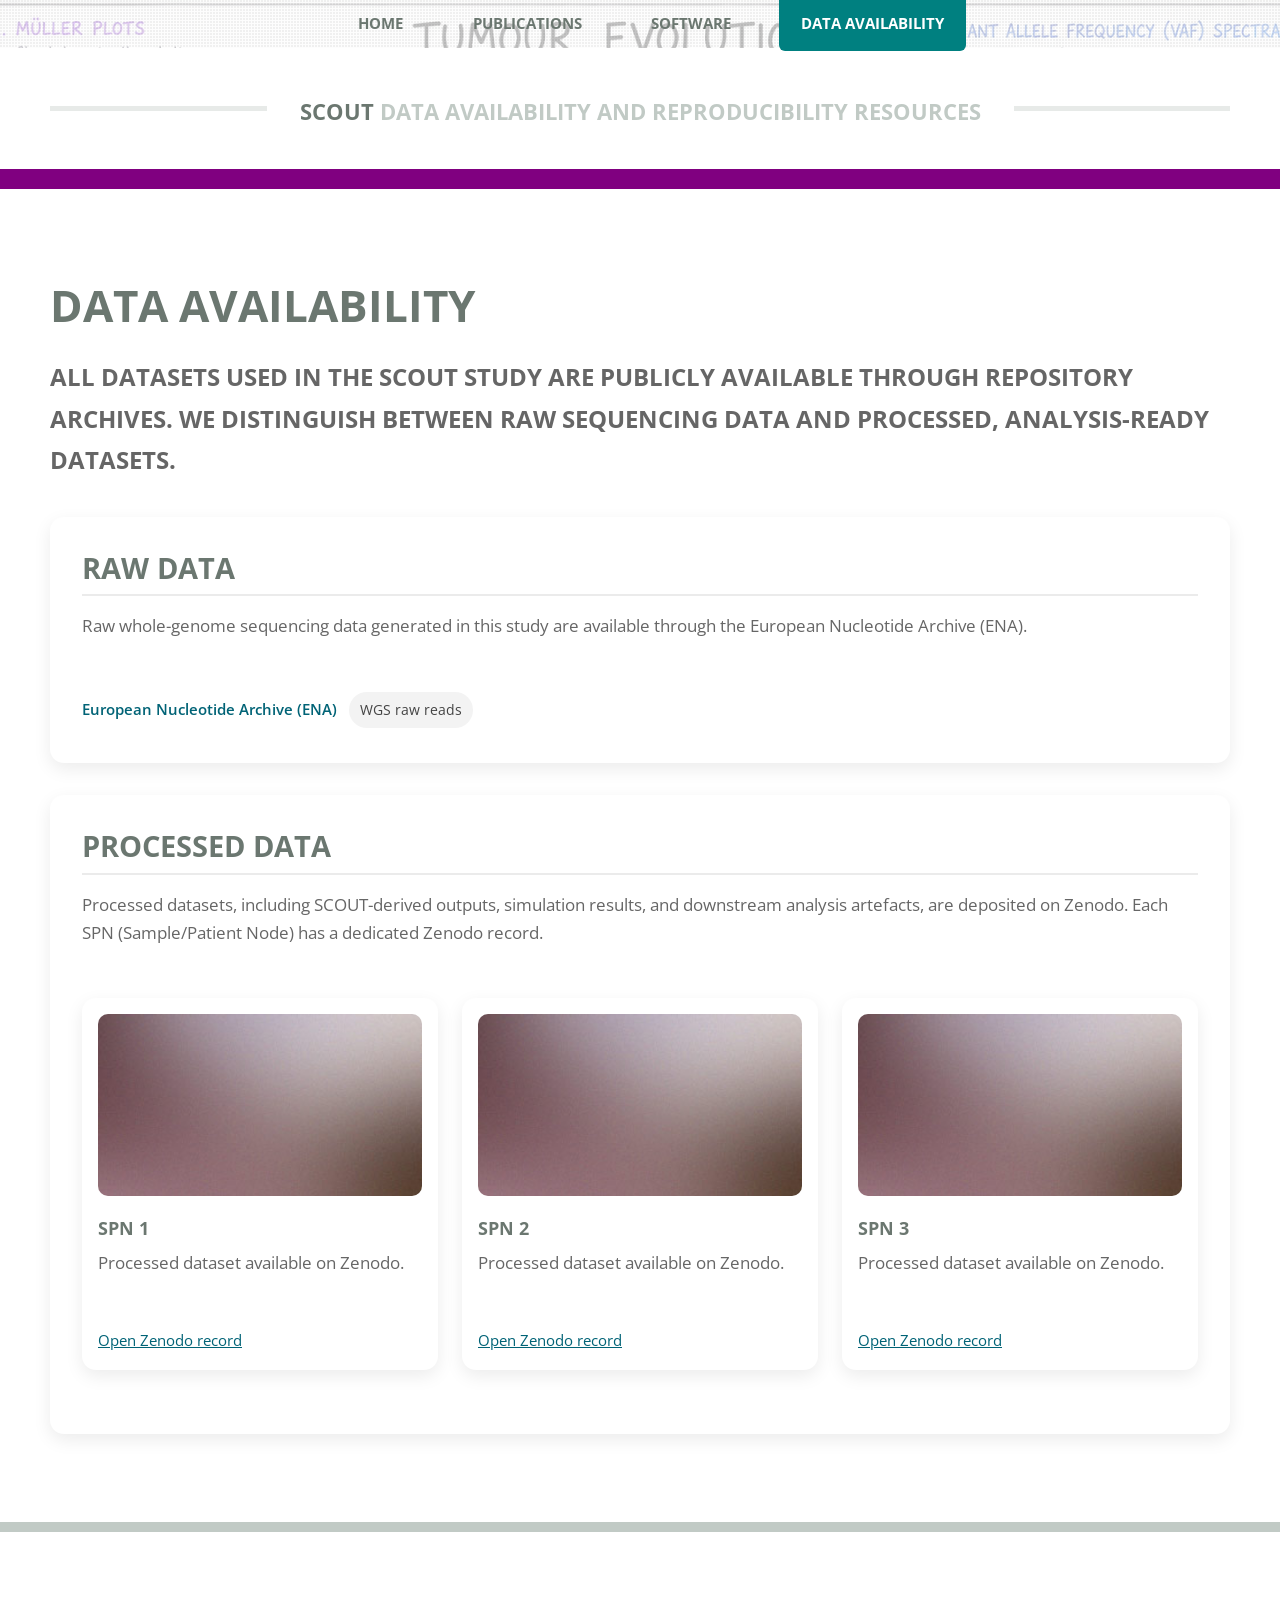
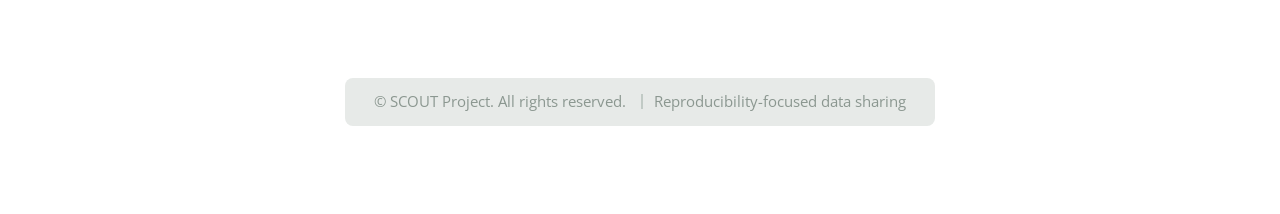
==== commit b21511ad: "add spn links" ====
--- a/data-avail-fancy.html
+++ b/data-avail-fancy.html
@@ -109,32 +109,54 @@
 					</div>
 				</section>
 
-				<!-- Processed Data -->
-				<section class="content-card">
-					<h3 class="section-title">Processed Data</h3>
+                <!-- Processed Data -->
+                <section class="content-card">
+                    <h3 class="section-title">Processed Data</h3>
 
-					<p class="subtext">
-						Processed datasets, including SCOUT-derived outputs, simulation results,
-						and downstream analysis artefacts, are deposited on Zenodo.
-						Each SPN (Sample/Patient Node) has a dedicated Zenodo record.
-					</p>
+                    <p class="subtext">
+                        Processed datasets, including SCOUT-derived outputs, simulation results,
+                        and downstream analysis artefacts, are deposited on Zenodo.
+                        Each SPN (Sample/Patient Node) has a dedicated Zenodo record.
+                    </p>
 
-					<div class="link-list">
+                    <!-- SPN Grid -->
+                    <div style="display: grid; grid-template-columns: repeat(auto-fit, minmax(240px, 1fr)); gap: 1.5rem; margin-top: 1.5rem;">
 
-						<a href="https://zenodo.org/record/XXXXXX" target="_blank" rel="noopener noreferrer">
-							SPN 1 — Zenodo dataset
-						</a><br>
+                        <!-- SPN 1 -->
+                        <div class="content-card" style="padding: 1rem;">
+                            <img src="images/pic01.jpg" alt="SPN 1 image"
+                                style="width: 100%; border-radius: 10px; margin-bottom: 0.8rem;">
+                            <h4>SPN 1</h4>
+                            <p class="subtext">Processed dataset available on Zenodo.</p>
+                            <a href="https://zenodo.org/record/XXXXXX" target="_blank" rel="noopener noreferrer">
+                                Open Zenodo record
+                            </a>
+                        </div>
 
-						<a href="https://zenodo.org/record/YYYYYY" target="_blank" rel="noopener noreferrer">
-							SPN 2 — Zenodo dataset
-						</a><br>
+                        <!-- SPN 2 -->
+                        <div class="content-card" style="padding: 1rem;">
+                            <img src="images/pic01.jpg" alt="SPN 2 image"
+                                style="width: 100%; border-radius: 10px; margin-bottom: 0.8rem;">
+                            <h4>SPN 2</h4>
+                            <p class="subtext">Processed dataset available on Zenodo.</p>
+                            <a href="https://zenodo.org/record/YYYYYY" target="_blank" rel="noopener noreferrer">
+                                Open Zenodo record
+                            </a>
+                        </div>
 
-						<a href="https://zenodo.org/record/ZZZZZZ" target="_blank" rel="noopener noreferrer">
-							SPN 3 — Zenodo dataset
-						</a>
+                        <!-- SPN 3 -->
+                        <div class="content-card" style="padding: 1rem;">
+                            <img src="images/pic01.jpg" alt="SPN 3 image"
+                                style="width: 100%; border-radius: 10px; margin-bottom: 0.8rem;">
+                            <h4>SPN 3</h4>
+                            <p class="subtext">Processed dataset available on Zenodo.</p>
+                            <a href="https://zenodo.org/record/ZZZZZZ" target="_blank" rel="noopener noreferrer">
+                                Open Zenodo record
+                            </a>
+                        </div>
 
-					</div>
-				</section>
+                    </div>
+                </section>
 
 			</article>
 
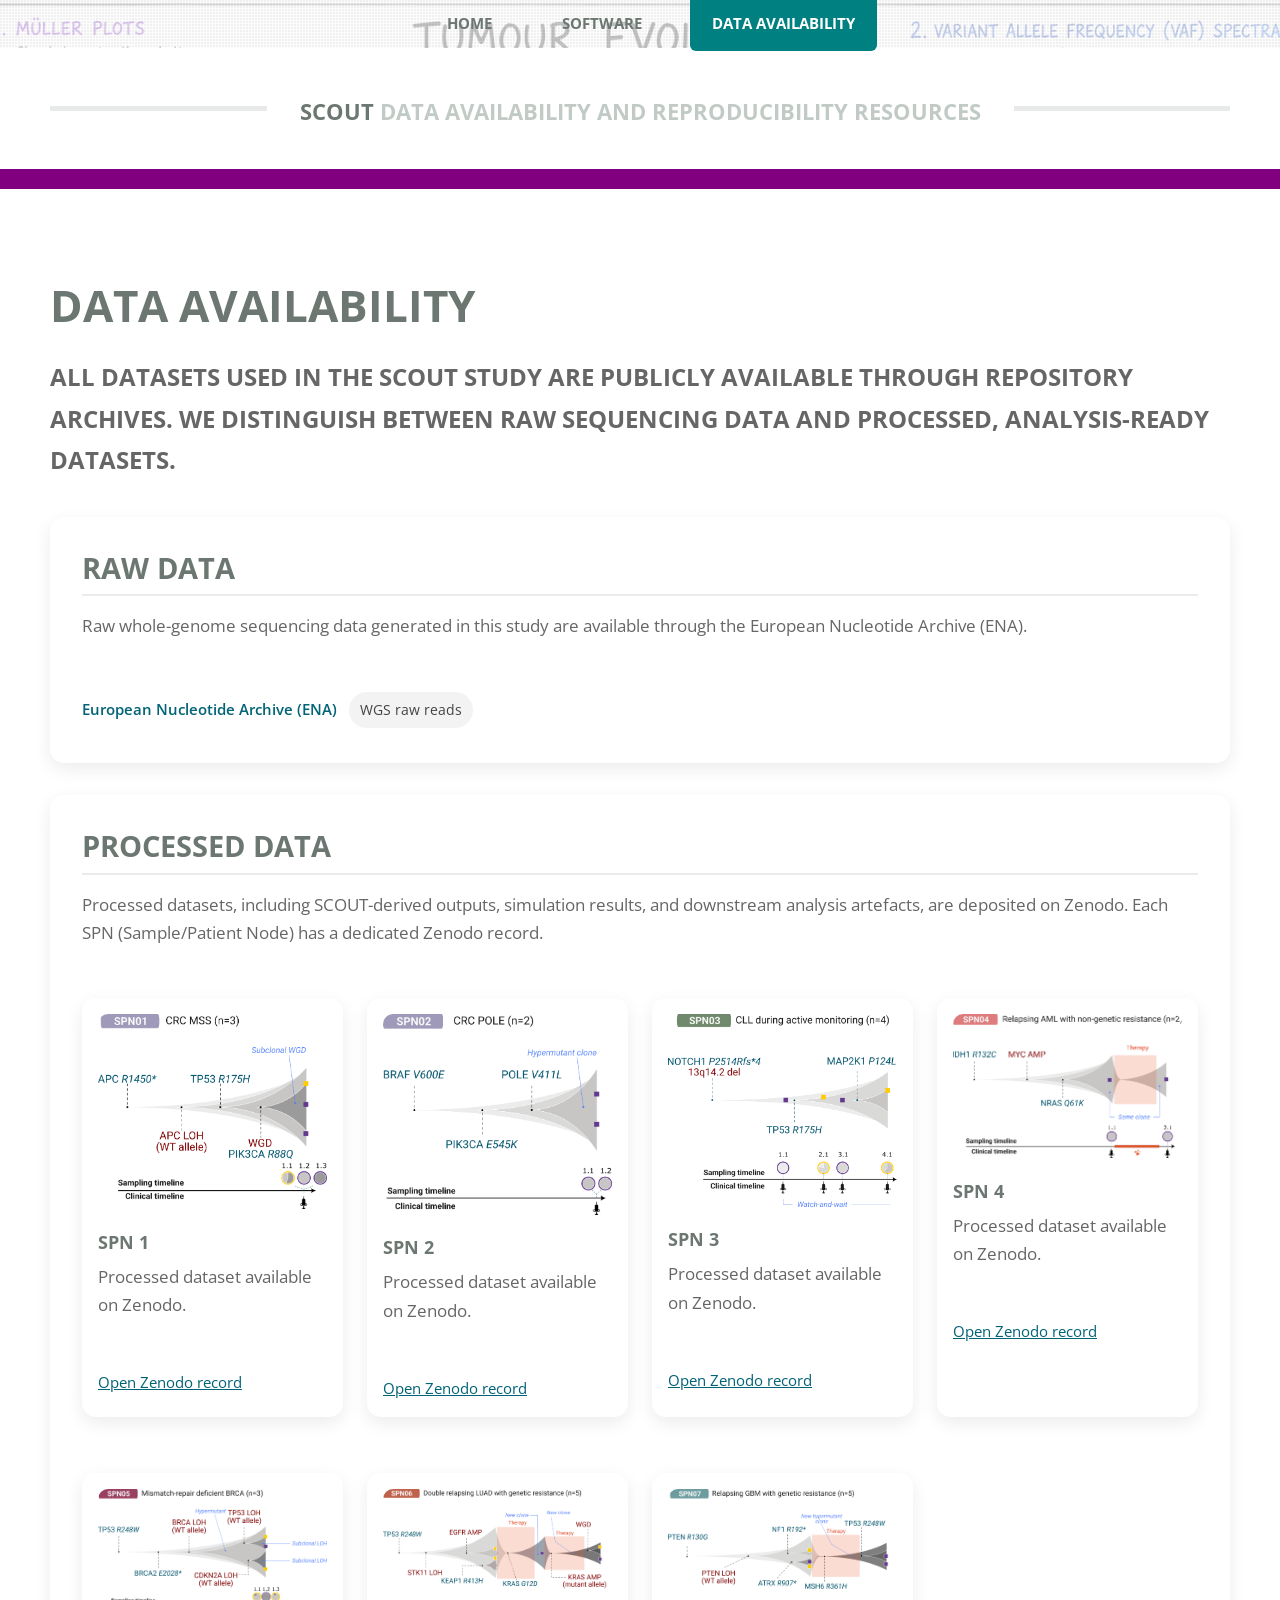
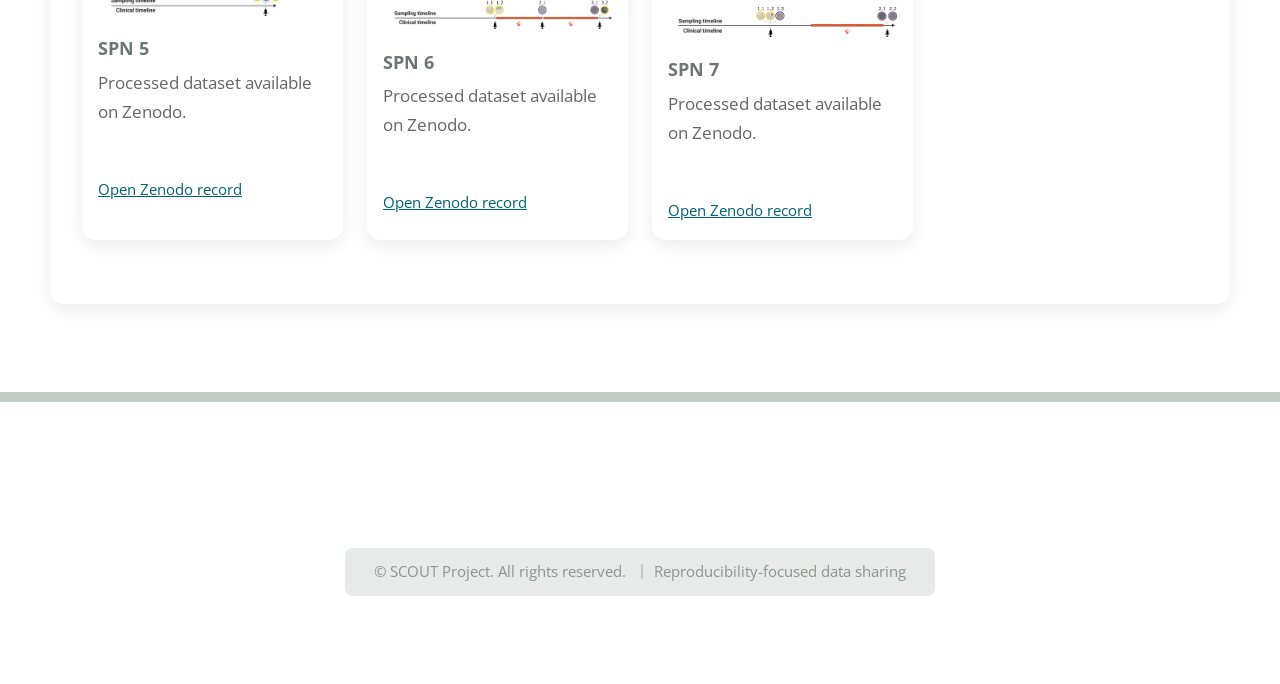
==== commit 37696313: "major refactoring" ====
--- a/data-avail-fancy.html
+++ b/data-avail-fancy.html
@@ -71,8 +71,8 @@
 	<nav id="nav">
 		<ul>
 			<li><a href="index.html">Home</a></li>
-			<li><a href="publications.html">Publications</a></li>
-			<li><a href="softwares.html">Software</a></li>
+			<!-- <li><a href="publications.html">Publications</a></li> -->
+			<li><a href="softwares-fancy.html">Software</a></li>
 			<li class="current"><a href="data-avail-fancy.html">Data Availability</a></li>
 		</ul>
 	</nav>
@@ -124,7 +124,7 @@
 
                         <!-- SPN 1 -->
                         <div class="content-card" style="padding: 1rem;">
-                            <img src="images/pic01.jpg" alt="SPN 1 image"
+                            <img src="images/spn01.png" alt="SPN 1 image"
                                 style="width: 100%; border-radius: 10px; margin-bottom: 0.8rem;">
                             <h4>SPN 1</h4>
                             <p class="subtext">Processed dataset available on Zenodo.</p>
@@ -135,7 +135,7 @@
 
                         <!-- SPN 2 -->
                         <div class="content-card" style="padding: 1rem;">
-                            <img src="images/pic01.jpg" alt="SPN 2 image"
+                            <img src="images/spn02.png" alt="SPN 2 image"
                                 style="width: 100%; border-radius: 10px; margin-bottom: 0.8rem;">
                             <h4>SPN 2</h4>
                             <p class="subtext">Processed dataset available on Zenodo.</p>
@@ -146,7 +146,7 @@
 
                         <!-- SPN 3 -->
                         <div class="content-card" style="padding: 1rem;">
-                            <img src="images/pic01.jpg" alt="SPN 3 image"
+                            <img src="images/spn03.png" alt="SPN 3 image"
                                 style="width: 100%; border-radius: 10px; margin-bottom: 0.8rem;">
                             <h4>SPN 3</h4>
                             <p class="subtext">Processed dataset available on Zenodo.</p>
@@ -155,6 +155,49 @@
                             </a>
                         </div>
 
+                        <!-- SPN 4 -->
+                        <div class="content-card" style="padding: 1rem;">
+                            <img src="images/spn04.png" alt="SPN 4 image"
+                                style="width: 100%; border-radius: 10px; margin-bottom: 0.8rem;">
+                            <h4>SPN 4</h4>
+                            <p class="subtext">Processed dataset available on Zenodo.</p>
+                            <a href="https://zenodo.org/record/ZZZZZZ" target="_blank" rel="noopener noreferrer">
+                                Open Zenodo record
+                            </a>
+                        </div>
+
+						<!-- SPN 5 -->
+						<div class="content-card" style="padding: 1rem;">
+                            <img src="images/spn05.png" alt="SPN 5 image"
+                                style="width: 100%; border-radius: 10px; margin-bottom: 0.8rem;">
+                            <h4>SPN 5</h4>
+                            <p class="subtext">Processed dataset available on Zenodo.</p>
+                            <a href="https://zenodo.org/record/ZZZZZZ" target="_blank" rel="noopener noreferrer">
+                                Open Zenodo record
+                            </a>
+                        </div>
+
+						<!-- SPN 6 -->
+						<div class="content-card" style="padding: 1rem;">
+                            <img src="images/spn06.png" alt="SPN 6 image"
+                                style="width: 100%; border-radius: 10px; margin-bottom: 0.8rem;">
+                            <h4>SPN 6</h4>
+                            <p class="subtext">Processed dataset available on Zenodo.</p>
+                            <a href="https://zenodo.org/record/ZZZZZZ" target="_blank" rel="noopener noreferrer">
+                                Open Zenodo record
+                            </a>
+                        </div>
+
+						<!-- SPN 7 -->
+						<div class="content-card" style="padding: 1rem;">
+                            <img src="images/spn07.png" alt="SPN 7 image"
+                                style="width: 100%; border-radius: 10px; margin-bottom: 0.8rem;">
+                            <h4>SPN 7</h4>
+                            <p class="subtext">Processed dataset available on Zenodo.</p>
+                            <a href="https://zenodo.org/record/ZZZZZZ" target="_blank" rel="noopener noreferrer">
+                                Open Zenodo record
+                            </a>
+                        </div>
                     </div>
                 </section>
 
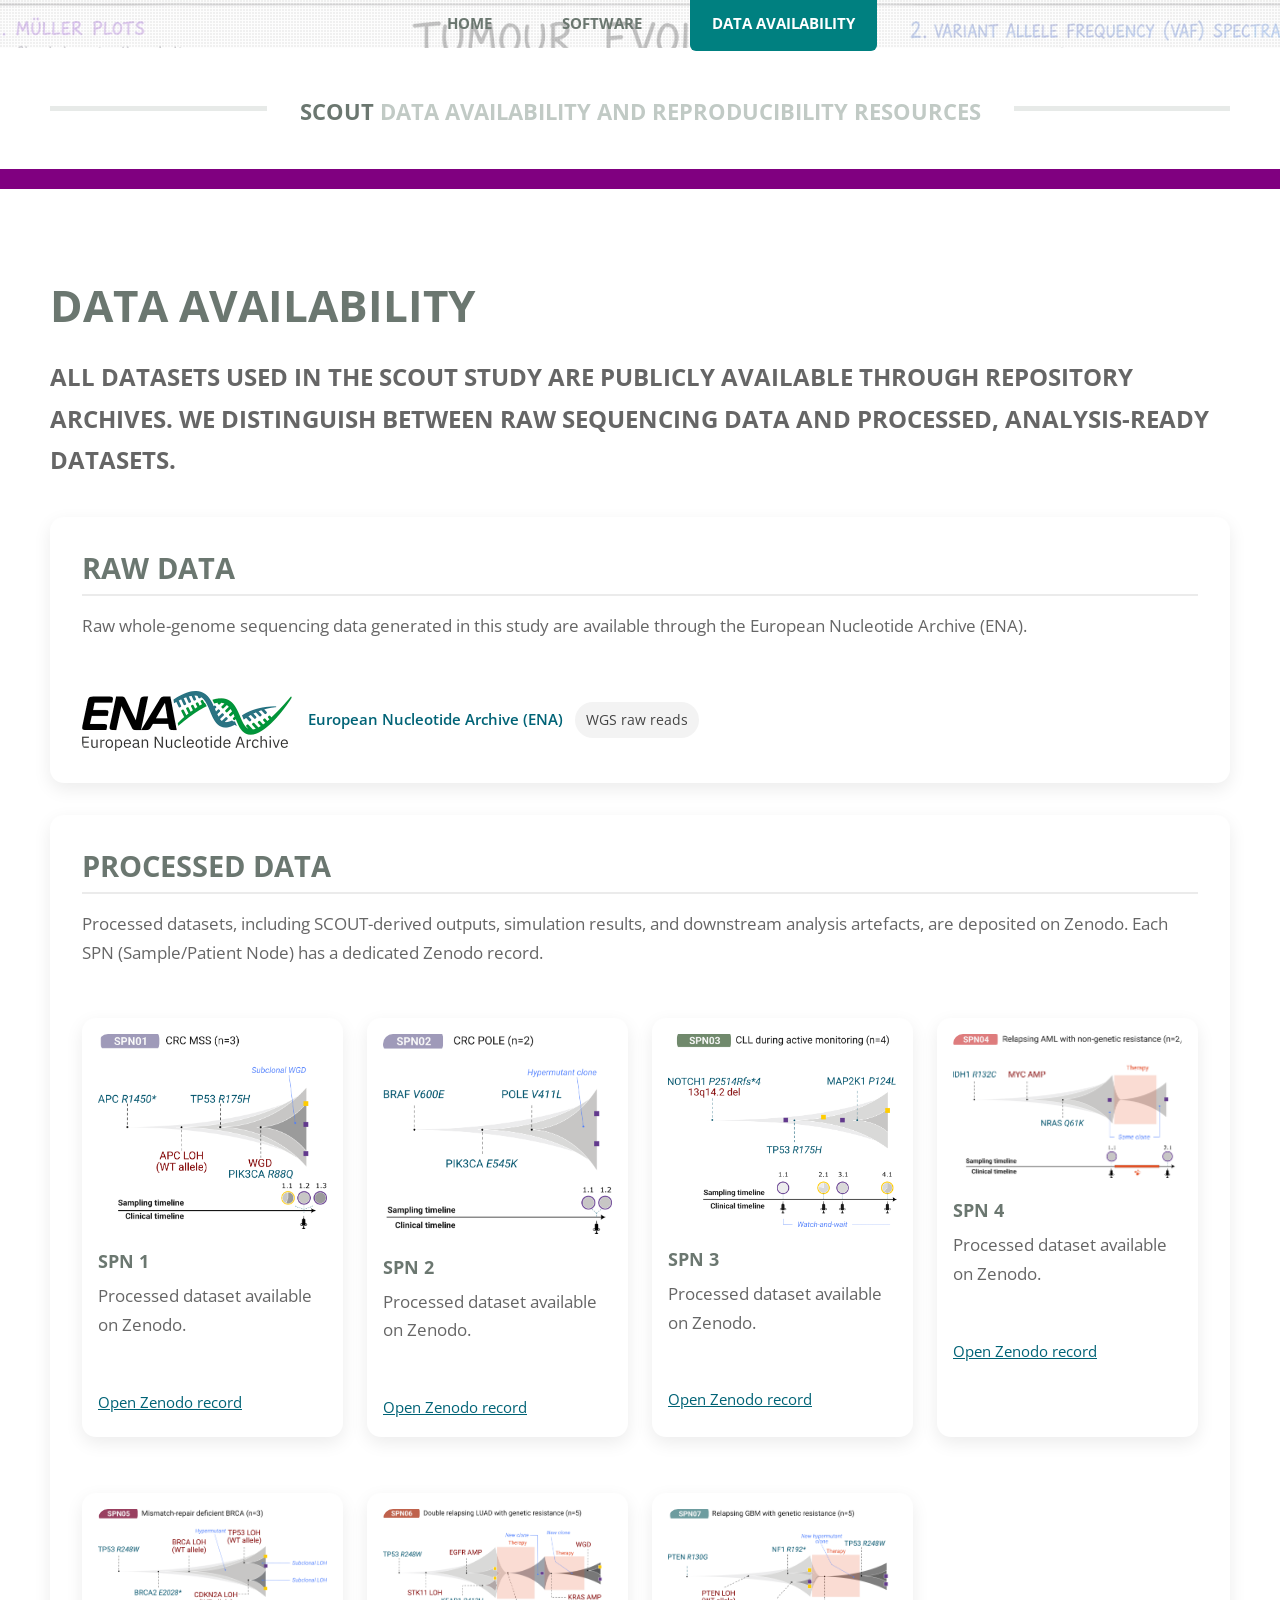
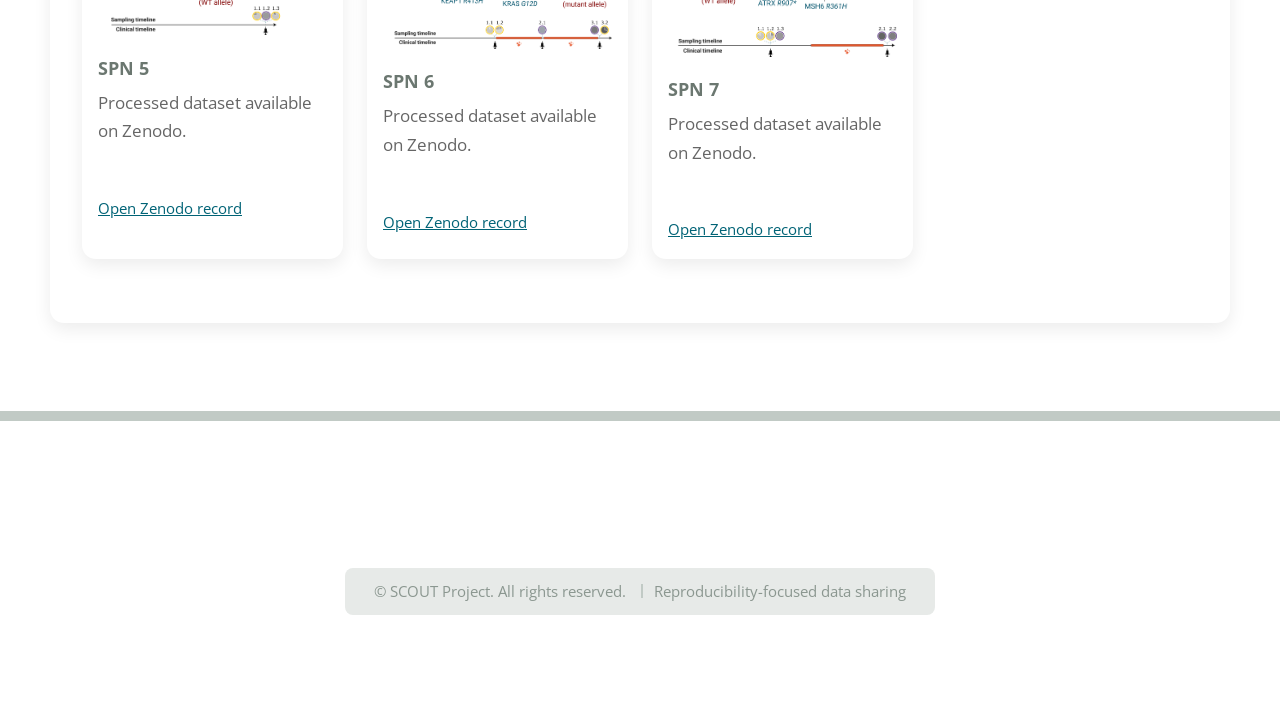
==== commit daba1e68: "mc" ====
--- a/data-avail-fancy.html
+++ b/data-avail-fancy.html
@@ -101,11 +101,20 @@
 						through the European Nucleotide Archive (ENA).
 					</p>
 
-					<div class="link-list">
-						<a href="https://www.ebi.ac.uk/ena" target="_blank" rel="noopener noreferrer">
-							European Nucleotide Archive (ENA)
-						</a>
-						<span class="badge">WGS raw reads</span>
+					<div class="link-list" style="display: flex; align-items: center; gap: 1rem; flex-wrap: wrap;">
+
+						<!-- ENA logo -->
+						<img src="images/ena_logo.png" alt="ENA logo"
+							style="height: 60px; width: auto; border-radius: 8px;">
+
+						<!-- Link -->
+						<div>
+							<a href="https://www.ebi.ac.uk/ena" target="_blank" rel="noopener noreferrer">
+								European Nucleotide Archive (ENA)
+							</a>
+							<span class="badge">WGS raw reads</span>
+						</div>
+
 					</div>
 				</section>
 
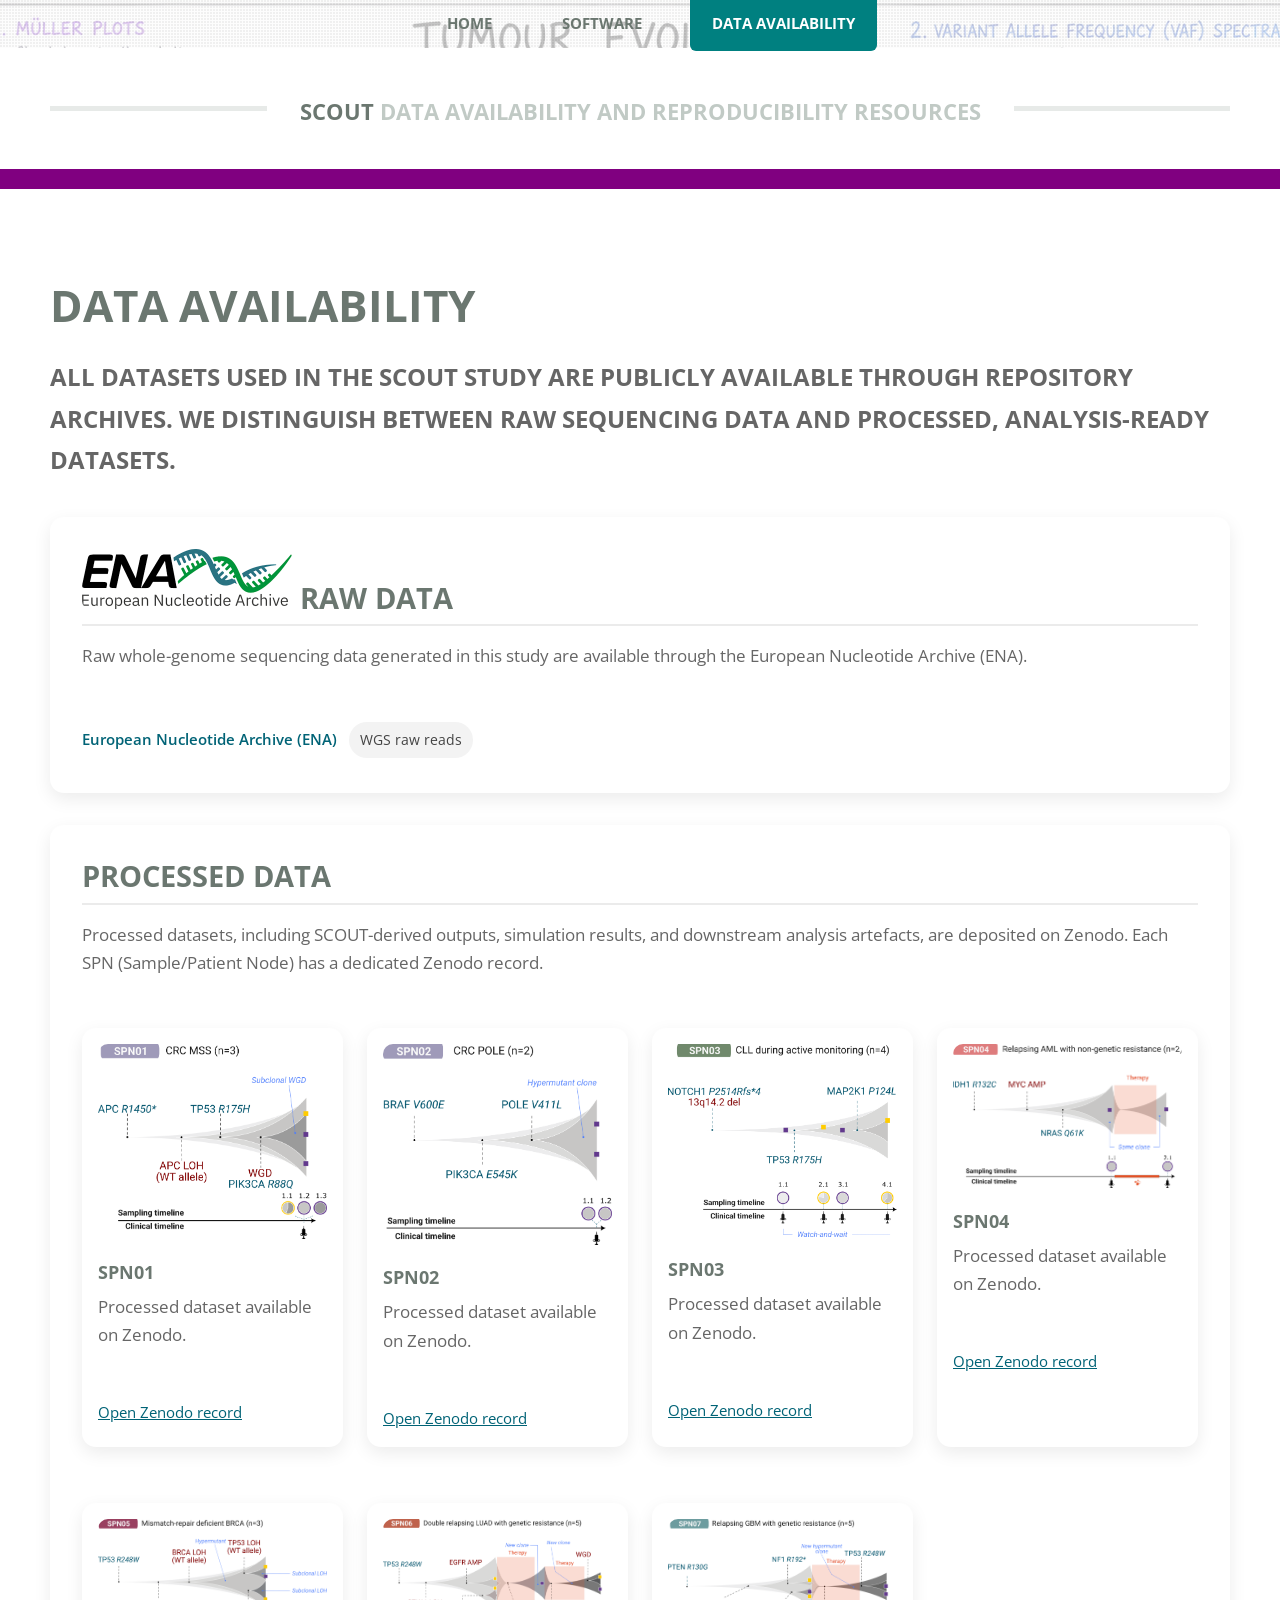
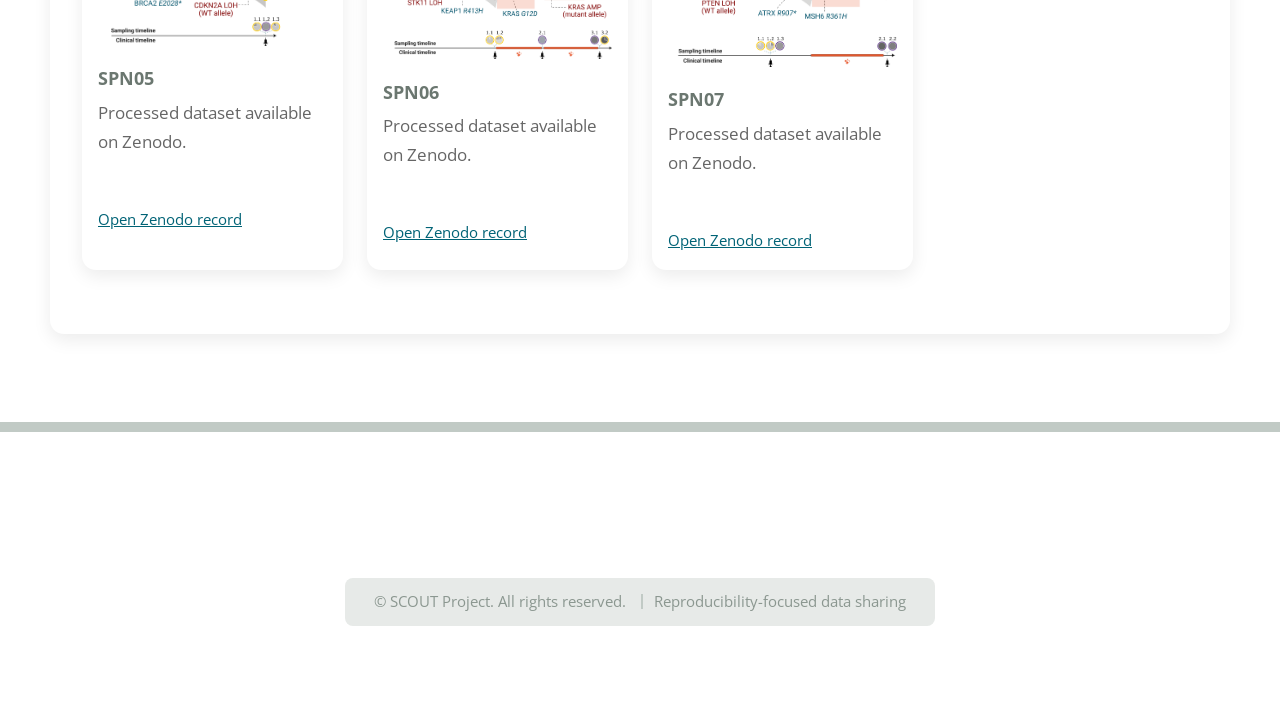
==== commit 0e121ade: "change ena logo positioning" ====
--- a/data-avail-fancy.html
+++ b/data-avail-fancy.html
@@ -94,7 +94,11 @@
 
 				<!-- Raw Data -->
 				<section class="content-card">
-					<h3 class="section-title">Raw Data</h3>
+					<h3 class="section-title">
+						<img src="images/ena_logo.png" alt="ENA logo"
+							style="height: 60px; width: auto; border-radius: 8px;">
+						Raw Data
+					</h3>
 
 					<p class="subtext">
 						Raw whole-genome sequencing data generated in this study are available
@@ -103,9 +107,6 @@
 
 					<div class="link-list" style="display: flex; align-items: center; gap: 1rem; flex-wrap: wrap;">
 
-						<!-- ENA logo -->
-						<img src="images/ena_logo.png" alt="ENA logo"
-							style="height: 60px; width: auto; border-radius: 8px;">
 
 						<!-- Link -->
 						<div>
@@ -135,7 +136,7 @@
                         <div class="content-card" style="padding: 1rem;">
                             <img src="images/spn01.png" alt="SPN 1 image"
                                 style="width: 100%; border-radius: 10px; margin-bottom: 0.8rem;">
-                            <h4>SPN 1</h4>
+                            <h4>SPN01</h4>
                             <p class="subtext">Processed dataset available on Zenodo.</p>
                             <a href="https://zenodo.org/record/XXXXXX" target="_blank" rel="noopener noreferrer">
                                 Open Zenodo record
@@ -146,7 +147,7 @@
                         <div class="content-card" style="padding: 1rem;">
                             <img src="images/spn02.png" alt="SPN 2 image"
                                 style="width: 100%; border-radius: 10px; margin-bottom: 0.8rem;">
-                            <h4>SPN 2</h4>
+                            <h4>SPN02</h4>
                             <p class="subtext">Processed dataset available on Zenodo.</p>
                             <a href="https://zenodo.org/record/YYYYYY" target="_blank" rel="noopener noreferrer">
                                 Open Zenodo record
@@ -157,7 +158,7 @@
                         <div class="content-card" style="padding: 1rem;">
                             <img src="images/spn03.png" alt="SPN 3 image"
                                 style="width: 100%; border-radius: 10px; margin-bottom: 0.8rem;">
-                            <h4>SPN 3</h4>
+                            <h4>SPN03</h4>
                             <p class="subtext">Processed dataset available on Zenodo.</p>
                             <a href="https://zenodo.org/record/ZZZZZZ" target="_blank" rel="noopener noreferrer">
                                 Open Zenodo record
@@ -168,7 +169,7 @@
                         <div class="content-card" style="padding: 1rem;">
                             <img src="images/spn04.png" alt="SPN 4 image"
                                 style="width: 100%; border-radius: 10px; margin-bottom: 0.8rem;">
-                            <h4>SPN 4</h4>
+                            <h4>SPN04</h4>
                             <p class="subtext">Processed dataset available on Zenodo.</p>
                             <a href="https://zenodo.org/record/ZZZZZZ" target="_blank" rel="noopener noreferrer">
                                 Open Zenodo record
@@ -179,7 +180,7 @@
 						<div class="content-card" style="padding: 1rem;">
                             <img src="images/spn05.png" alt="SPN 5 image"
                                 style="width: 100%; border-radius: 10px; margin-bottom: 0.8rem;">
-                            <h4>SPN 5</h4>
+                            <h4>SPN05</h4>
                             <p class="subtext">Processed dataset available on Zenodo.</p>
                             <a href="https://zenodo.org/record/ZZZZZZ" target="_blank" rel="noopener noreferrer">
                                 Open Zenodo record
@@ -190,7 +191,7 @@
 						<div class="content-card" style="padding: 1rem;">
                             <img src="images/spn06.png" alt="SPN 6 image"
                                 style="width: 100%; border-radius: 10px; margin-bottom: 0.8rem;">
-                            <h4>SPN 6</h4>
+                            <h4>SPN06</h4>
                             <p class="subtext">Processed dataset available on Zenodo.</p>
                             <a href="https://zenodo.org/record/ZZZZZZ" target="_blank" rel="noopener noreferrer">
                                 Open Zenodo record
@@ -201,7 +202,7 @@
 						<div class="content-card" style="padding: 1rem;">
                             <img src="images/spn07.png" alt="SPN 7 image"
                                 style="width: 100%; border-radius: 10px; margin-bottom: 0.8rem;">
-                            <h4>SPN 7</h4>
+                            <h4>SPN07</h4>
                             <p class="subtext">Processed dataset available on Zenodo.</p>
                             <a href="https://zenodo.org/record/ZZZZZZ" target="_blank" rel="noopener noreferrer">
                                 Open Zenodo record
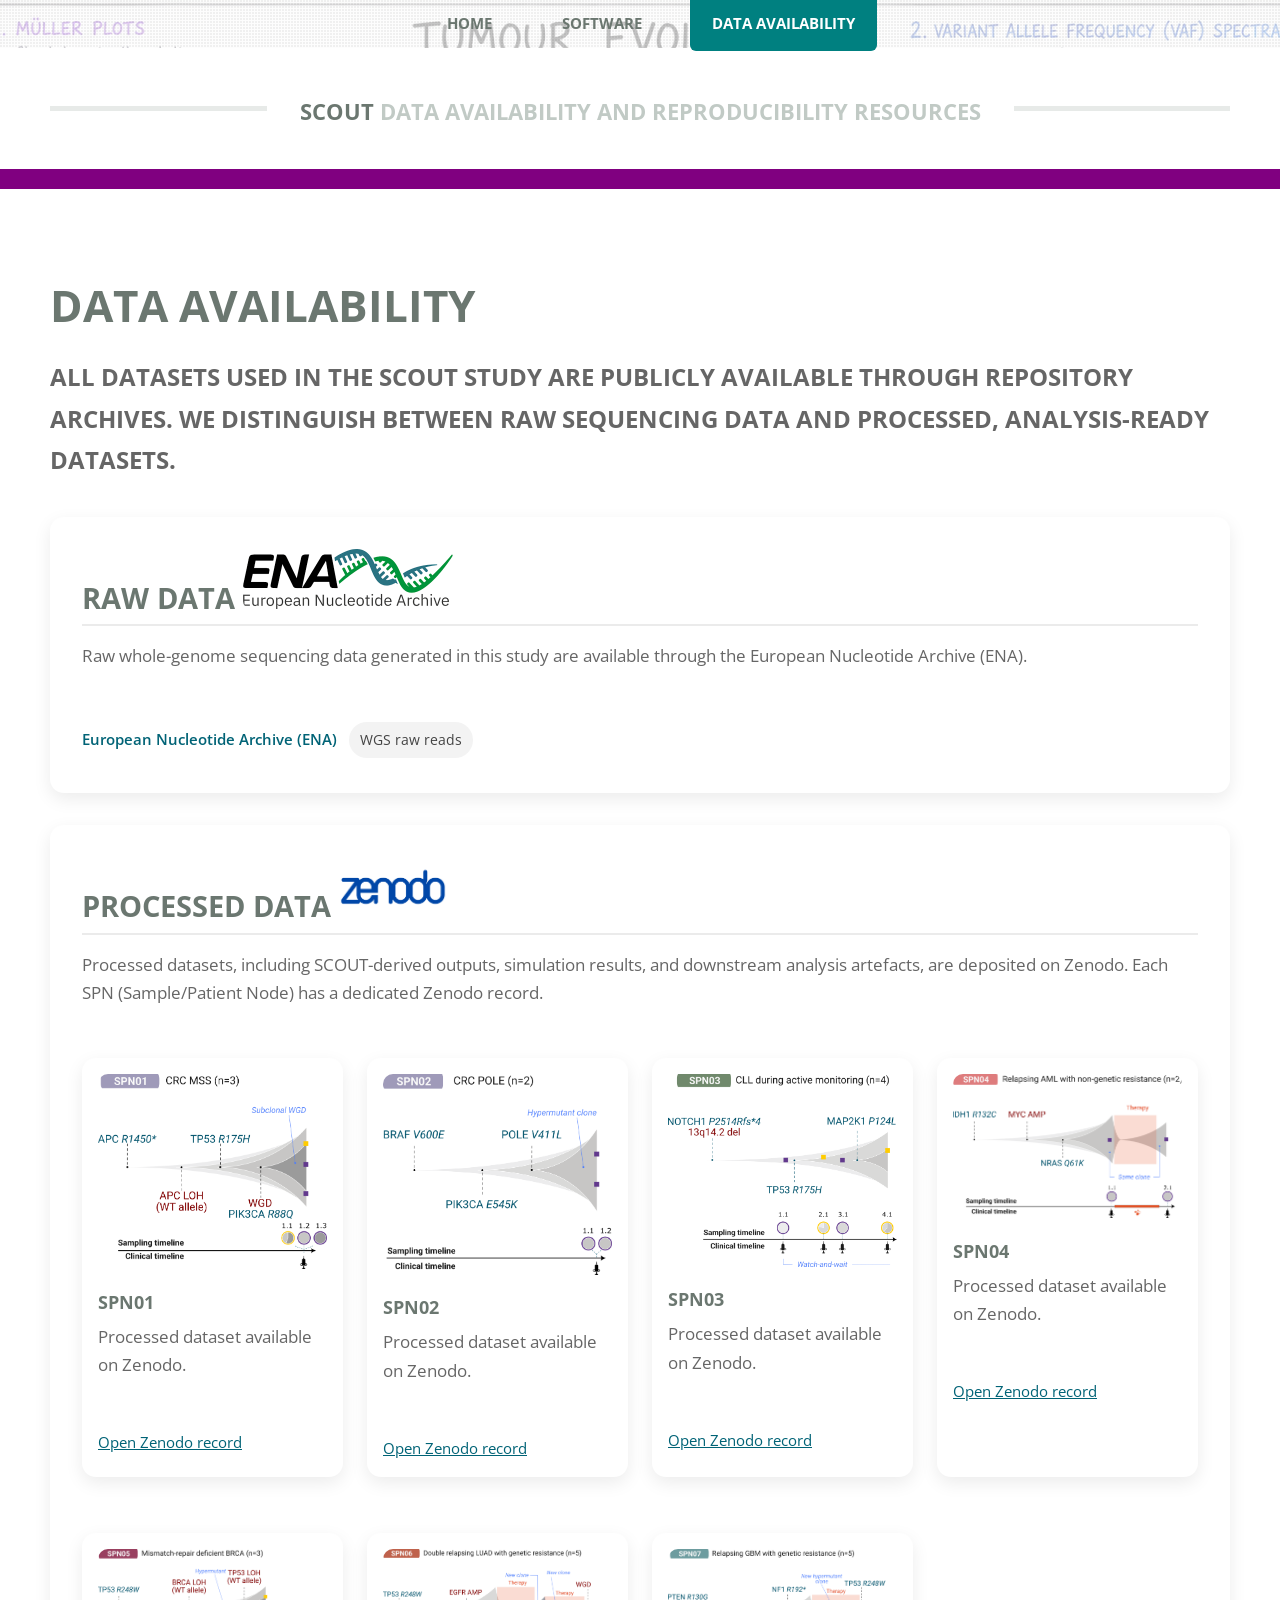
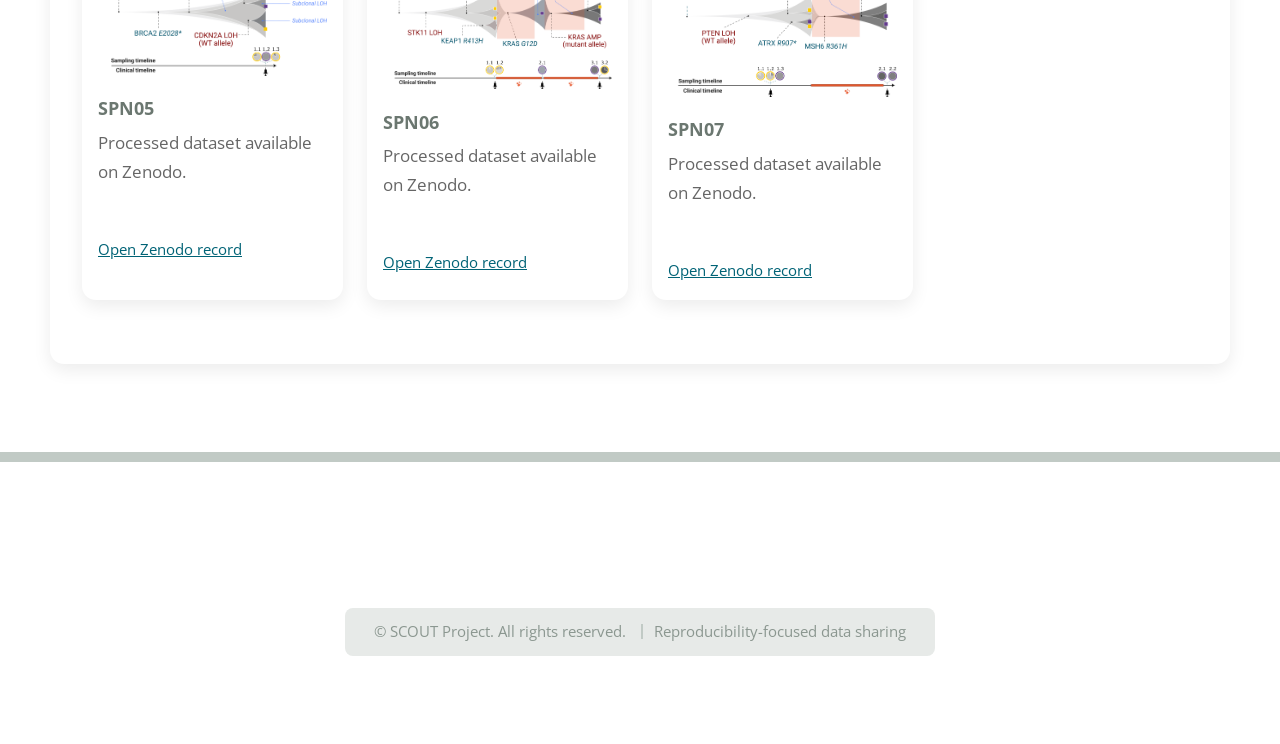
==== commit 1094e3d8: "add zenodo logo" ====
--- a/data-avail-fancy.html
+++ b/data-avail-fancy.html
@@ -95,9 +95,9 @@
 				<!-- Raw Data -->
 				<section class="content-card">
 					<h3 class="section-title">
+						Raw Data
 						<img src="images/ena_logo.png" alt="ENA logo"
 							style="height: 60px; width: auto; border-radius: 8px;">
-						Raw Data
 					</h3>
 
 					<p class="subtext">
@@ -121,7 +121,11 @@
 
                 <!-- Processed Data -->
                 <section class="content-card">
-                    <h3 class="section-title">Processed Data</h3>
+                    <h3 class="section-title">
+						Processed Data
+						<img src="images/zenodo_logo.png" alt="Zenodo logo"
+							style="height: 60px; width: auto; border-radius: 8px;">						
+					</h3>
 
                     <p class="subtext">
                         Processed datasets, including SCOUT-derived outputs, simulation results,
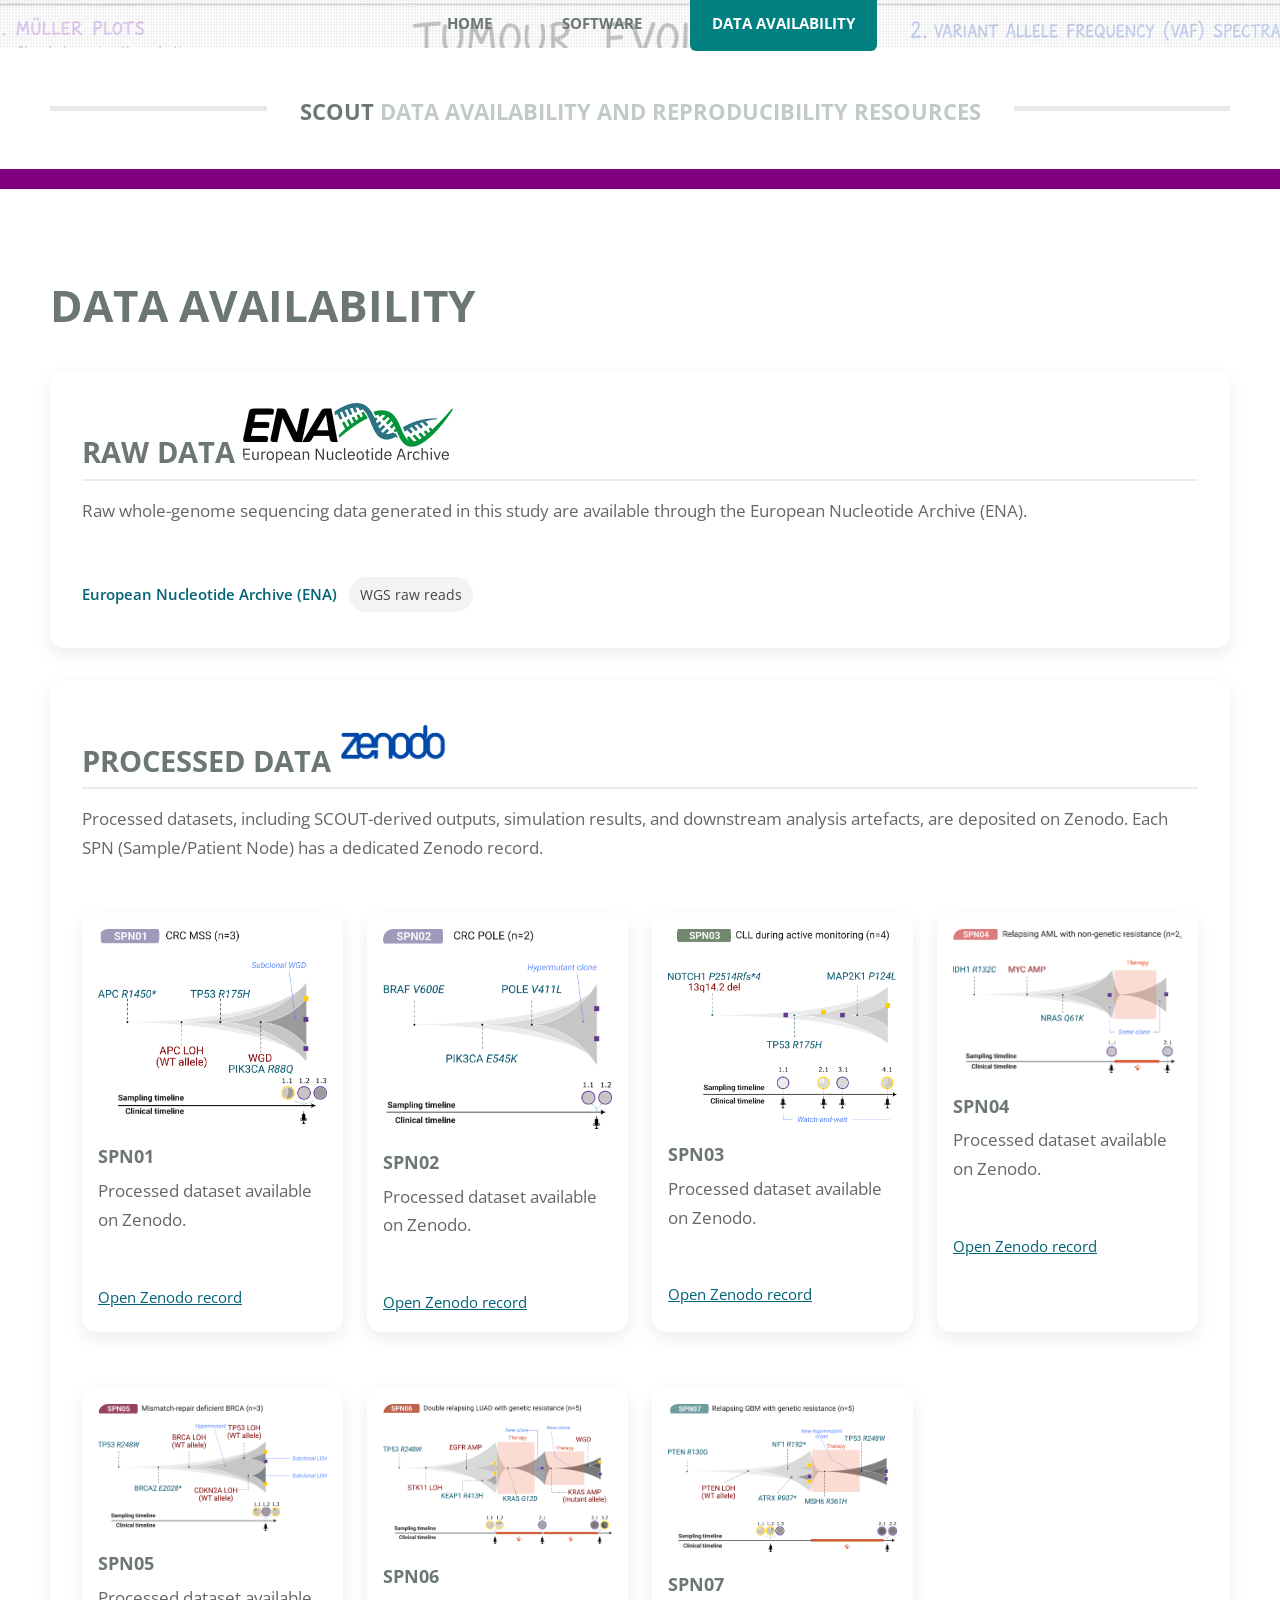
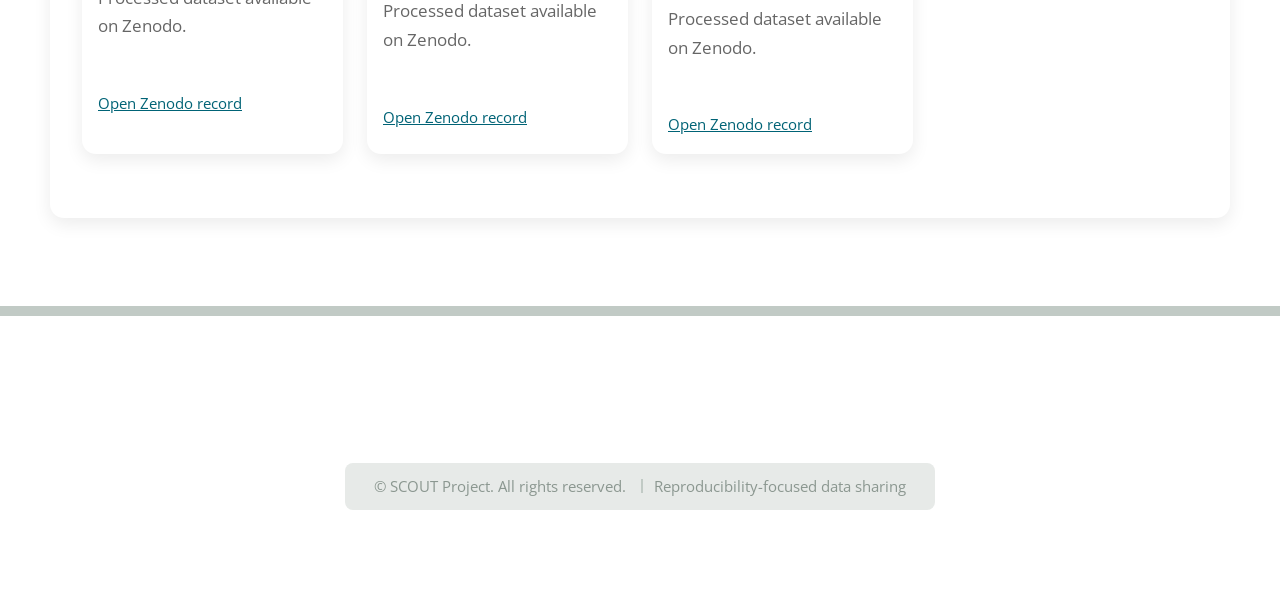
==== commit 5226bd80: "remove description" ====
--- a/data-avail-fancy.html
+++ b/data-avail-fancy.html
@@ -85,11 +85,11 @@
 
 				<header>
 					<h2>Data Availability</h2>
-					<p class="subtext">
+					<!-- <p class="subtext">
 						All datasets used in the SCOUT study are publicly available through
 						repository archives. We distinguish between raw sequencing data and
 						processed, analysis-ready datasets.
-					</p>
+					</p> -->
 				</header>
 
 				<!-- Raw Data -->
